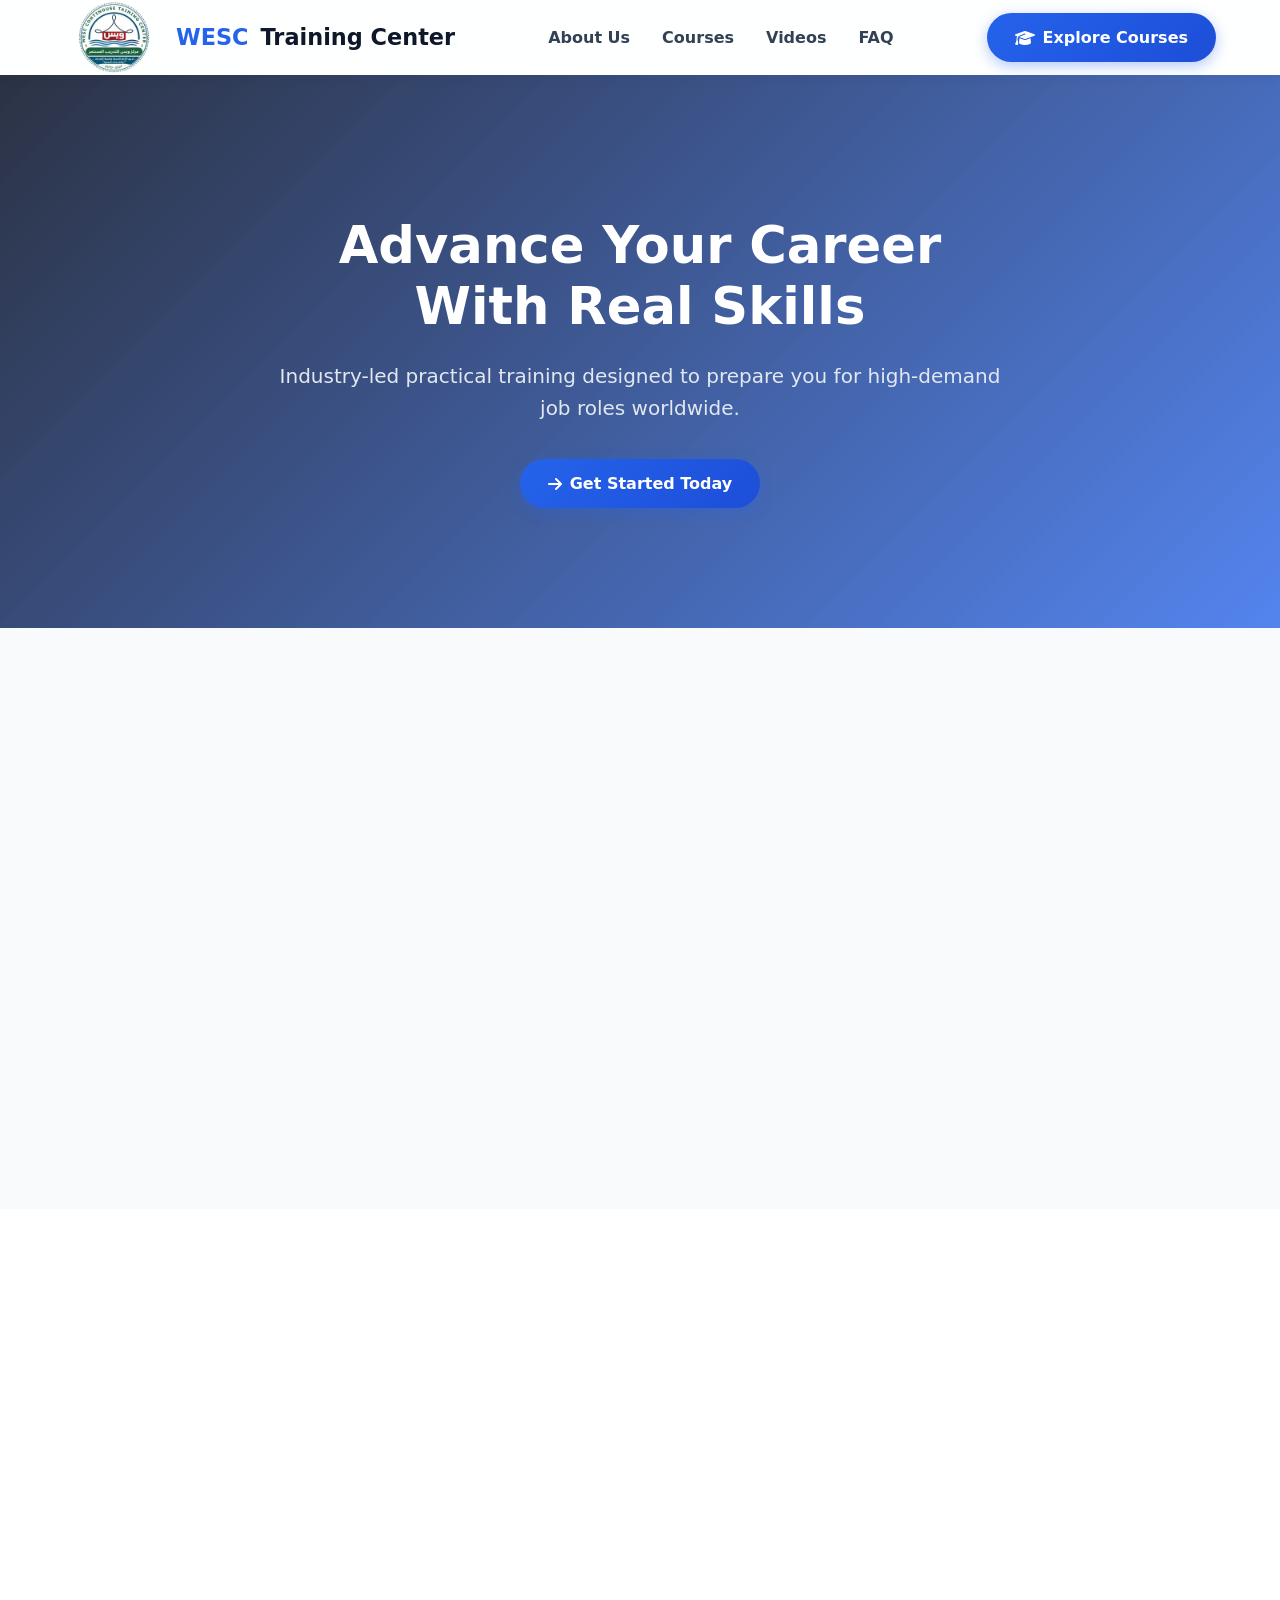
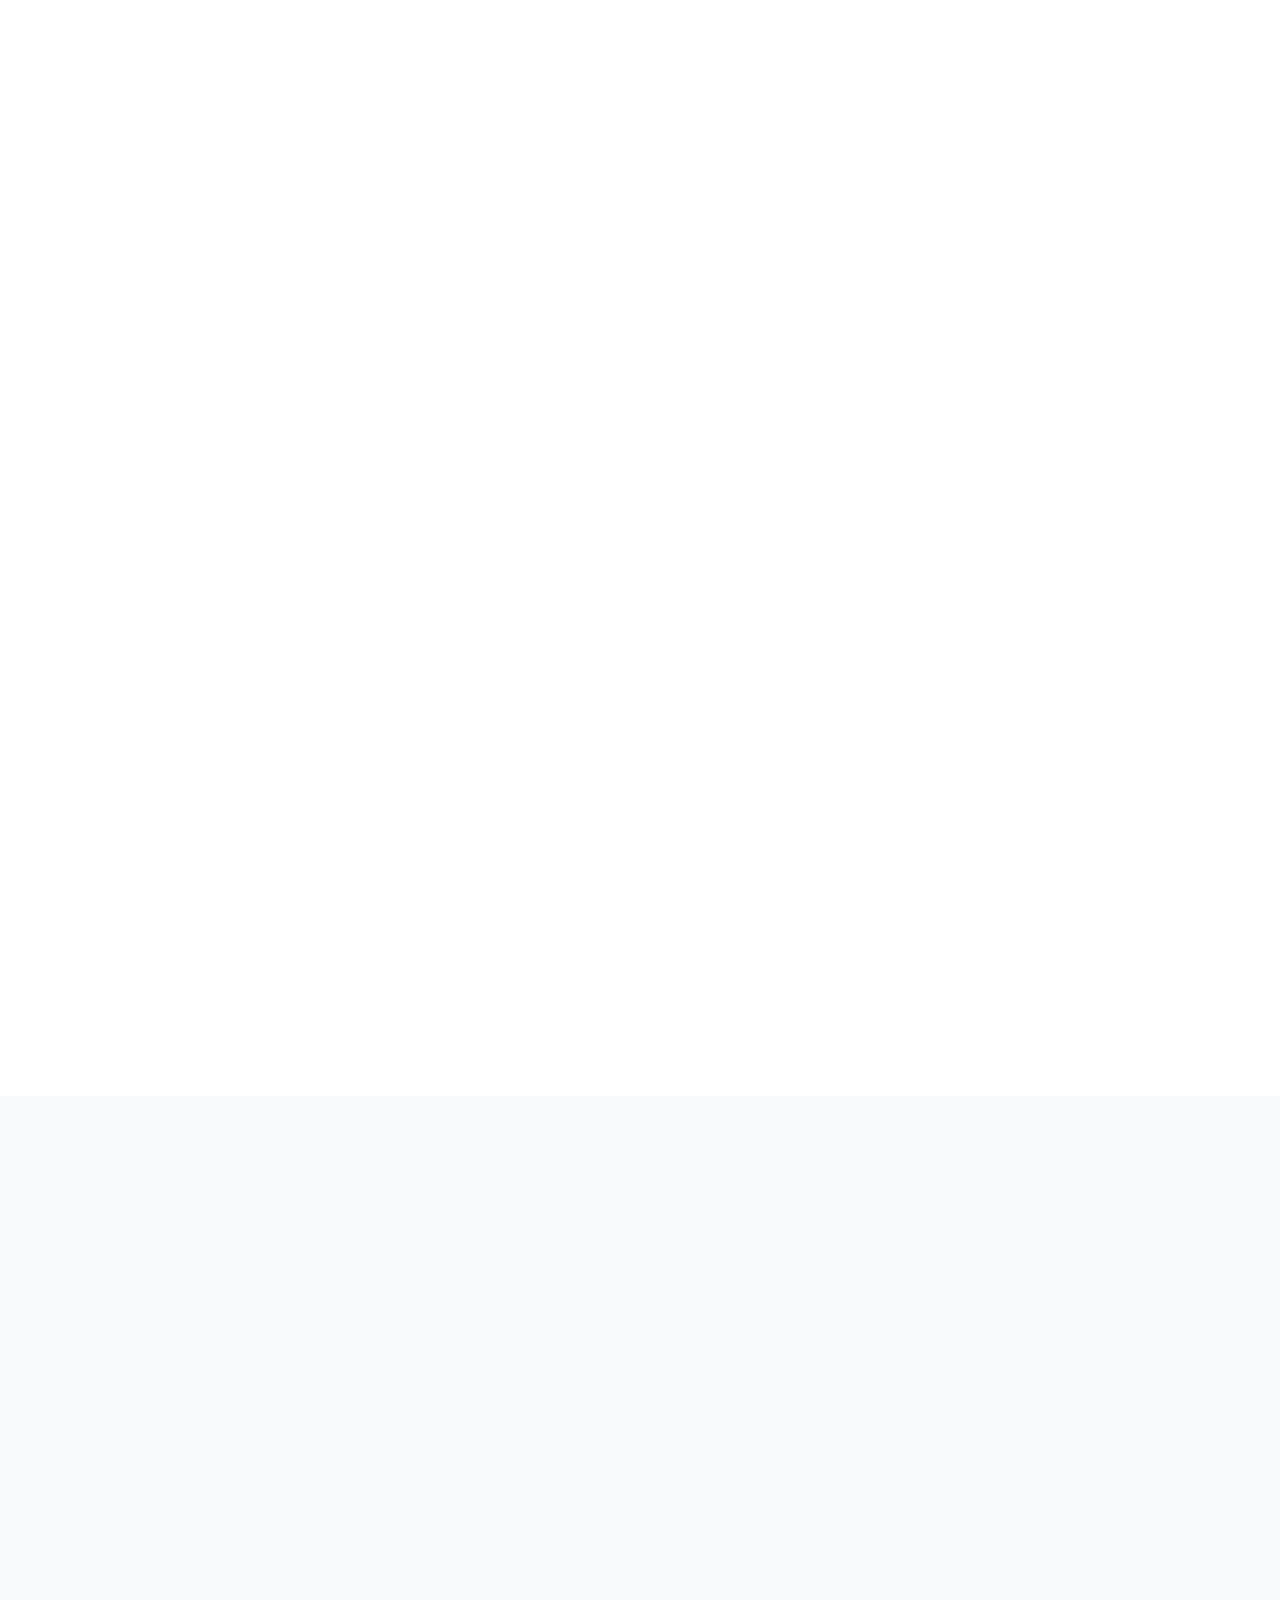
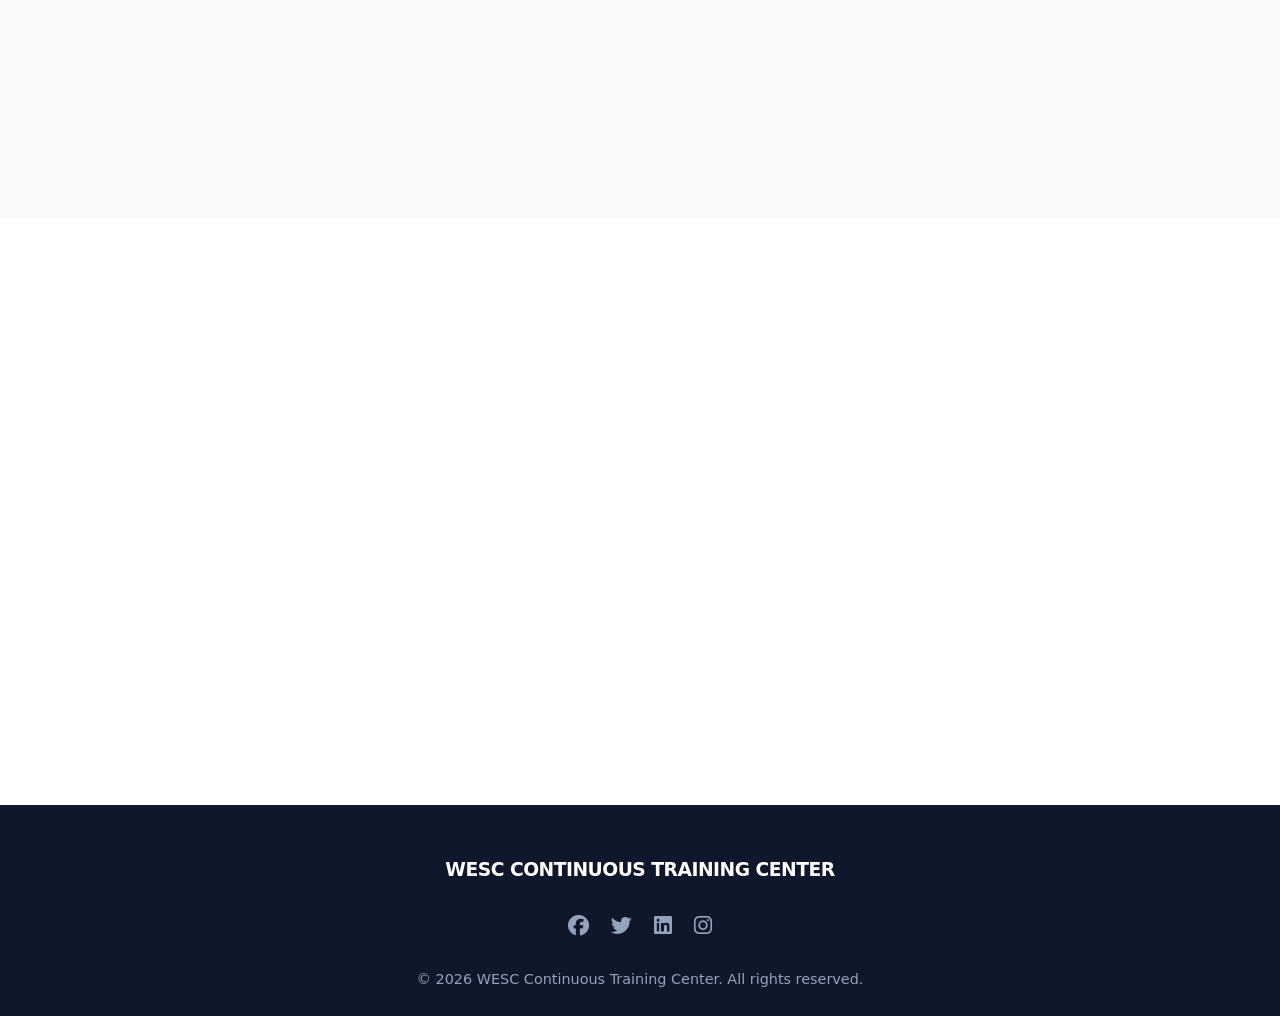
==== index.html @ 60640977 "Updated website content" ====
<!DOCTYPE html>
<html lang="en">
<head>
  <meta charset="UTF-8">
  <meta name="viewport" content="width=device-width, initial-scale=1.0">
  <title>WESC Continuous Training Center</title>

  <!-- Supabase CDN -->
  <script src="https://cdn.jsdelivr.net/npm/@supabase/supabase-js@2"></script>

  <!-- FontAwesome Icons CDN -->
  <link rel="stylesheet" href="https://cdnjs.cloudflare.com/ajax/libs/font-awesome/6.4.0/css/all.min.css">

  <style>
    /* --- CSS VARIABLES & RESET --- */
    :root {
      --primary: #2563eb;
      --primary-hover: #1d4ed8;
      --secondary: #0f172a;
      --accent: #f59e0b;
      --bg-light: #f8fafc;
      --card-bg: #ffffff;
      --text: #334155;
      --text-light: #64748b;
      --border: #e2e8f0;
      --radius: 16px;
      --transition: all 0.35s cubic-bezier(0.4, 0, 0.2, 1);
      --shadow-sm: 0 4px 6px -1px rgba(0, 0, 0, 0.05), 0 2px 4px -1px rgba(0, 0, 0, 0.03);
      --shadow-lg: 0 20px 25px -5px rgba(0, 0, 0, 0.1), 0 10px 10px -5px rgba(0, 0, 0, 0.04);
    }

    * {
      box-sizing: border-box;
      margin: 0;
      padding: 0;
      font-family: 'Segoe UI', system-ui, -apple-system, BlinkMacSystemFont, sans-serif;
    }

    html {
      scroll-behavior: smooth;
    }

    body {
      background-color: var(--bg-light);
      color: var(--text);
      line-height: 1.6;
      overflow-x: hidden;
    }

    /* --- REUSABLE COMPONENTS --- */
    .container {
      width: 90%;
      max-width: 1200px;
      margin: 0 auto;
    }

    .section-padding {
      padding: 90px 0;
    }

    .section-title {
      text-align: center;
      margin-bottom: 55px;
    }

    .section-title h2 {
      font-size: 2.3rem;
      color: var(--secondary);
      margin-bottom: 12px;
      font-weight: 700;
      letter-spacing: -0.5px;
    }

    .section-title p {
      color: var(--text-light);
      font-size: 1.1rem;
    }

    .btn {
      display: inline-flex;
      align-items: center;
      justify-content: center;
      gap: 8px;
      background: linear-gradient(135deg, var(--primary), var(--primary-hover));
      color: #fff;
      padding: 12px 28px;
      border-radius: 30px;
      text-decoration: none;
      font-weight: 600;
      border: none;
      cursor: pointer;
      box-shadow: 0 4px 14px rgba(37, 99, 235, 0.35);
      transition: var(--transition);
    }

    .btn:hover {
      transform: translateY(-3px) scale(1.02);
      box-shadow: 0 8px 20px rgba(37, 99, 235, 0.45);
    }

    .btn:active {
      transform: translateY(-1px);
    }

    /* --- ENTRANCE ANIMATIONS (SCROLL REVEAL) --- */
    .fade-in {
      opacity: 0;
      transform: translateY(30px);
      transition: opacity 0.7s ease-out, transform 0.7s ease-out;
    }

    .fade-in.visible {
      opacity: 1;
      transform: translateY(0);
    }

    /* --- NAVIGATION (GLASSMORPHISM) --- */
    header {
      background: rgba(255, 255, 255, 0.85);
      backdrop-filter: blur(12px);
      -webkit-backdrop-filter: blur(12px);
      box-shadow: 0 1px 15px rgba(0, 0, 0, 0.05);
      position: sticky;
      top: 0;
      z-index: 1000;
      transition: var(--transition);
    }

    nav {
      display: flex;
      justify-content: space-between;
      align-items: center;
      height: 75px;
    }

    /* LOGO AREA */
    .logo {
      display: flex;
      align-items: center;
      gap: 12px;
      font-size: 1.4rem;
      font-weight: 800;
      color: var(--secondary);
      text-decoration: none;
    }

    .logo-img {
      height: 100px;
      width: auto;
      object-fit: contain;
      border-radius: 50px;
      transition: var(--transition);
    }

    .logo:hover .logo-img {
      transform: rotate(-5deg) scale(1.05);
    }

    .logo span { color: var(--primary); }

    .nav-links {
      display: flex;
      list-style: none;
      gap: 32px;
    }

    .nav-links a {
      text-decoration: none;
      color: var(--text);
      font-weight: 600;
      position: relative;
      padding: 5px 0;
      transition: var(--transition);
    }

    .nav-links a::after {
      content: '';
      position: absolute;
      bottom: 0;
      left: 0;
      width: 0%;
      height: 2px;
      background: var(--primary);
      border-radius: 2px;
      transition: var(--transition);
    }

    .nav-links a:hover { color: var(--primary); }
    .nav-links a:hover::after { width: 100%; }

    /* --- HERO SECTION --- */
    .hero {
      position: relative;
      background: linear-gradient(135deg, rgba(15, 23, 42, 0.88), rgba(37, 99, 235, 0.78)), 
                  url('https://images.unsplash.com/photo-1524178232363-1fb2b075b655?auto=format&fit=crop&w=1600&q=80') center/cover;
      color: #fff;
      padding: 140px 0 120px;
      text-align: center;
      overflow: hidden;
    }

    .hero-content {
      position: relative;
      z-index: 2;
      max-width: 750px;
      margin: 0 auto;
    }

    .hero h1 {
      font-size: 3.2rem;
      margin-bottom: 22px;
      font-weight: 800;
      line-height: 1.2;
      animation: fadeInUp 0.8s ease-out;
    }

    .hero p {
      font-size: 1.25rem;
      margin: 0 auto 35px;
      color: #e2e8f0;
      animation: fadeInUp 1s ease-out;
    }

    @keyframes fadeInUp {
      from { opacity: 0; transform: translateY(20px); }
      to { opacity: 1; transform: translateY(0); }
    }

    /* --- ABOUT SECTION --- */
    .about-grid {
      display: grid;
      grid-template-columns: repeat(auto-fit, minmax(320px, 1fr));
      gap: 50px;
      align-items: center;
    }

    .about-img-wrapper {
      position: relative;
    }

    .about-img img {
      width: 100%;
      border-radius: var(--radius);
      box-shadow: var(--shadow-lg);
      transition: var(--transition);
    }

    .about-img img:hover {
      transform: scale(1.02);
    }

    .stats-container {
      display: grid;
      grid-template-columns: repeat(3, 1fr);
      gap: 20px;
      margin-top: 35px;
    }

    .stat-box {
      background: var(--card-bg);
      padding: 24px 15px;
      border-radius: var(--radius);
      text-align: center;
      box-shadow: var(--shadow-sm);
      border: 1px solid var(--border);
      transition: var(--transition);
    }

    .stat-box:hover {
      transform: translateY(-5px);
      box-shadow: var(--shadow-lg);
      border-color: var(--primary);
    }

    .stat-box h3 {
      font-size: 2rem;
      color: var(--primary);
      font-weight: 800;
    }

    .stat-box p {
      color: var(--text-light);
      font-weight: 500;
      font-size: 0.95rem;
    }

    /* --- COURSES SECTION & FILTER --- */
    .filter-buttons {
      display: flex;
      justify-content: center;
      gap: 12px;
      margin-bottom: 45px;
      flex-wrap: wrap;
    }

    .filter-btn {
      background: #ffffff;
      color: var(--text-light);
      border: 1px solid var(--border);
      padding: 10px 24px;
      border-radius: 25px;
      cursor: pointer;
      font-weight: 600;
      transition: var(--transition);
      box-shadow: var(--shadow-sm);
    }

    .filter-btn.active, .filter-btn:hover {
      background: var(--primary);
      color: #fff;
      border-color: var(--primary);
      transform: translateY(-2px);
      box-shadow: 0 6px 15px rgba(37, 99, 235, 0.3);
    }

    .courses-grid {
      display: grid;
      grid-template-columns: repeat(auto-fit, minmax(300px, 1fr));
      gap: 32px;
    }

    .course-card {
      background: var(--card-bg);
      border-radius: var(--radius);
      overflow: hidden;
      box-shadow: var(--shadow-sm);
      border: 1px solid var(--border);
      transition: var(--transition);
      display: flex;
      flex-direction: column;
    }

    .course-card:hover {
      transform: translateY(-8px);
      box-shadow: var(--shadow-lg);
      border-color: rgba(37, 99, 235, 0.3);
    }

    .course-img-wrapper {
      position: relative;
      overflow: hidden;
      height: 200px;
    }

    .course-card img {
      width: 100%;
      height: 100%;
      object-fit: cover;
      transition: var(--transition);
    }

    .course-card:hover img {
      transform: scale(1.08);
    }

    .course-content {
      padding: 28px;
      display: flex;
      flex-direction: column;
      flex-grow: 1;
    }

    .badge {
      align-self: flex-start;
      background: #dbeafe;
      color: var(--primary);
      padding: 5px 14px;
      border-radius: 20px;
      font-size: 0.8rem;
      font-weight: 700;
      letter-spacing: 0.3px;
      margin-bottom: 14px;
    }

    .course-content h3 { font-size: 1.35rem; margin-bottom: 10px; color: var(--secondary); font-weight: 700; }
    .course-content p { color: var(--text-light); font-size: 0.95rem; margin-bottom: 24px; flex-grow: 1; }

    .course-footer {
      display: flex;
      justify-content: space-between;
      align-items: center;
      padding-top: 18px;
      border-top: 1px solid var(--border);
    }

    /* --- VIDEOS SECTION --- */
    .video-grid {
      display: grid;
      grid-template-columns: repeat(auto-fit, minmax(320px, 1fr));
      gap: 32px;
    }

    .video-card {
      background: var(--card-bg);
      border-radius: var(--radius);
      overflow: hidden;
      box-shadow: var(--shadow-sm);
      border: 1px solid var(--border);
      transition: var(--transition);
    }

    .video-card:hover {
      transform: translateY(-5px);
      box-shadow: var(--shadow-lg);
    }

    .video-wrapper {
      position: relative;
      padding-bottom: 56.25%;
      height: 0;
    }

    .video-wrapper iframe {
      position: absolute;
      top: 0;
      left: 0;
      width: 100%;
      height: 100%;
      border: 0;
    }

    .video-info { padding: 22px; }
    .video-info h3 { font-size: 1.15rem; color: var(--secondary); font-weight: 700; }

    /* --- FAQ ACCORDION --- */
    .faq-container {
      max-width: 800px;
      margin: 0 auto;
    }

    .faq-item {
      background: var(--card-bg);
      margin-bottom: 18px;
      border-radius: var(--radius);
      border: 1px solid var(--border);
      overflow: hidden;
      box-shadow: var(--shadow-sm);
      transition: var(--transition);
    }

    .faq-item:hover {
      border-color: rgba(37, 99, 235, 0.4);
    }

    .faq-question {
      padding: 22px 25px;
      width: 100%;
      text-align: left;
      background: none;
      border: none;
      font-size: 1.1rem;
      font-weight: 700;
      color: var(--secondary);
      display: flex;
      justify-content: space-between;
      align-items: center;
      cursor: pointer;
    }

    .faq-question i {
      transition: transform 0.3s ease;
      color: var(--primary);
    }

    .faq-answer {
      max-height: 0;
      overflow: hidden;
      transition: max-height 0.35s ease, padding 0.35s ease;
      padding: 0 25px;
      color: var(--text-light);
    }

    .faq-item.active .faq-question i {
      transform: rotate(180deg);
    }

    .faq-item.active .faq-answer {
      padding-bottom: 22px;
    }

    /* --- MODAL (APPLY NOW ENHANCED) --- */
    .modal-overlay {
      position: fixed;
      top: 0;
      left: 0;
      width: 100%;
      height: 100%;
      background: rgba(15, 23, 42, 0.65);
      backdrop-filter: blur(6px);
      display: flex;
      justify-content: center;
      align-items: center;
      z-index: 2000;
      opacity: 0;
      pointer-events: none;
      transition: opacity 0.3s ease;
    }

    .modal-overlay.active {
      opacity: 1;
      pointer-events: all;
    }

    .modal {
      background: #fff;
      padding: 40px;
      border-radius: 20px;
      width: 90%;
      max-width: 480px;
      position: relative;
      box-shadow: 0 25px 50px -12px rgba(0, 0, 0, 0.25);
      transform: scale(0.9);
      transition: transform 0.3s cubic-bezier(0.34, 1.56, 0.64, 1);
    }

    .modal-overlay.active .modal {
      transform: scale(1);
    }

    .close-modal {
      position: absolute;
      top: 20px;
      right: 22px;
      font-size: 1.5rem;
      cursor: pointer;
      color: var(--text-light);
      transition: var(--transition);
    }

    .close-modal:hover { color: var(--secondary); }

    .form-group {
      margin-bottom: 20px;
    }

    .form-group label {
      display: block;
      margin-bottom: 8px;
      font-weight: 600;
      font-size: 0.95rem;
    }

    .form-group input {
      width: 100%;
      padding: 12px 16px;
      border: 1px solid var(--border);
      border-radius: 10px;
      outline: none;
      transition: var(--transition);
    }

    .form-group input:focus {
      border-color: var(--primary);
      box-shadow: 0 0 0 4px rgba(37, 99, 235, 0.15);
    }

    /* --- FOOTER --- */
    footer {
      background: var(--secondary);
      color: #fff;
      padding: 50px 0 25px;
      text-align: center;
    }

    .footer-links {
      display: flex;
      justify-content: center;
      gap: 22px;
      margin: 25px 0;
    }

    .footer-links a {
      color: #94a3b8;
      font-size: 1.3rem;
      transition: var(--transition);
      display: inline-block;
    }

    .footer-links a:hover {
      color: #fff;
      transform: translateY(-3px);
    }

    /* --- RESPONSIVE DESIGN --- */
    @media (max-width: 768px) {
      .nav-links { display: none; }
      .hero h1 { font-size: 2.3rem; }
      .stats-container { grid-template-columns: 1fr; }
    }
    /* --- TOAST NOTIFICATIONS --- */
    .toast-container {
      position: fixed;
      top: 24px;
      right: 24px;
      z-index: 2000;
      display: grid;
      gap: 12px;
      width: min(380px, calc(100% - 32px));
    }

    .toast {
      display: flex;
      align-items: flex-start;
      gap: 12px;
      padding: 16px 18px;
      color: #fff;
      background: var(--secondary);
      border-left: 4px solid var(--primary);
      border-radius: 12px;
      box-shadow: var(--shadow-lg);
      opacity: 0;
      transform: translateX(30px);
      animation: toastIn 0.35s ease forwards;
    }

    .toast.error { border-left-color: #ef4444; }
    .toast i { color: #60a5fa; margin-top: 3px; }
    .toast.error i { color: #f87171; }
    .toast p { flex: 1; }
    .toast-close {
      border: 0;
      background: transparent;
      color: #cbd5e1;
      cursor: pointer;
      font-size: 1.1rem;
    }

    .toast.removing { animation: toastOut 0.3s ease forwards; }

    @keyframes toastIn { to { opacity: 1; transform: translateX(0); } }
    @keyframes toastOut { to { opacity: 0; transform: translateX(30px); } }

  </style>
</head>
<body>

  <!-- NAVIGATION -->
  <header>
    <div class="container">
      <nav>
        <a href="#" class="logo">
          <!-- Insert your logo image path here -->
          <img src="1767777850360.png" alt="WESC Logo" class="logo-img">
          <span>WESC </span>Training Center 
        </a>
        <ul class="nav-links">
          <li><a href="#about">About Us</a></li>
          <li><a href="#courses">Courses</a></li>
          <li><a href="#videos">Videos</a></li>
          <li><a href="#faq">FAQ</a></li>
        </ul>
        <a href="#courses" class="btn"><i class="fas fa-graduation-cap"></i> Explore Courses</a>
      </nav>
    </div>
  </header>

  <!-- HERO SECTION -->
  <section class="hero">
    <div class="container">
      <div class="hero-content">
        <h1>Advance Your Career With Real Skills</h1>
        <p>Industry-led practical training designed to prepare you for high-demand job roles worldwide.</p>
        <a href="#courses" class="btn"><i class="fas fa-arrow-right"></i> Get Started Today</a>
      </div>
    </div>
  </section>

  <!-- ABOUT SECTION -->
  <section id="about" class="section-padding">
    <div class="container">
      <div class="about-grid fade-in">
        <div class="about-text">
          <h2 style="font-size: 2.1rem; color: var(--secondary); margin-bottom: 18px; font-weight: 700;">Why Choose Our Academy?</h2>
          <p style="margin-bottom: 15px;">We provide high-impact, practical training tailored to real-world demands. Our hands-on approach ensures every student masters actionable technical and professional competencies.</p>
          <p>Whether you're starting from scratch or looking to sharpen advanced skills, our structured pathways guide you every step of the way.</p>
          
          <div class="stats-container">
            <div class="stat-box">
              <h3>95%</h3>
              <p>Hire Rate</p>
            </div>
            <div class="stat-box">
              <h3>50+</h3>
              <p>Courses</p>
            </div>
            <div class="stat-box">
              <h3>10k+</h3>
              <p>Graduates</p>
            </div>
          </div>
        </div>
        <div class="about-img-wrapper">
          <div class="about-img">
            <img src="https://images.unsplash.com/photo-1531482615713-2afd69097998?auto=format&fit=crop&w=800&q=80" alt="Training Session">
          </div>
        </div>
      </div>
    </div>
  </section>

  <!-- COURSES AVAILABLE SECTION -->
  <section id="courses" class="section-padding" style="background-color: #fff;">
    <div class="container">
      <div class="section-title fade-in">
        <h2>Available Courses</h2>
        <p>Choose from our specialized career pathways</p>
      </div>

      <!-- Category Filter -->
      <div class="filter-buttons fade-in">
        <button class="filter-btn active" data-filter="all">All Courses</button>
        <button class="filter-btn" data-filter="tech">Tech & Data</button>
        <button class="filter-btn" data-filter="business">Business</button>
        <button class="filter-btn" data-filter="design">Design</button>
      </div>

      <div class="courses-grid">
        <!-- Course 1 -->
        <div class="course-card fade-in" data-category="tech">
          <div class="course-img-wrapper">
            <img src="https://images.unsplash.com/photo-1526374965328-7f61d4dc18c5?auto=format&fit=crop&w=600&q=80" alt="Course Image">
          </div>
          <div class="course-content">
            <span class="badge">Tech & Data</span>
            <h3>Cybersecurity Essentials</h3>
            <p>Master network security, ethical hacking, and vulnerability monitoring fundamentals in active hands-on labs.</p>
            <div class="course-footer">
              <span style="font-weight: 700; color: var(--primary);">8 Weeks</span>
              <button class="btn open-modal-btn" data-course="Cybersecurity Essentials">Apply Now</button>
            </div>
          </div>
        </div>

        <!-- Course 2 -->
        <div class="course-card fade-in" data-category="tech">
          <div class="course-img-wrapper">
            <img src="https://images.unsplash.com/photo-1551288049-bebda4e38f71?auto=format&fit=crop&w=600&q=80" alt="Course Image">
          </div>
          <div class="course-content">
            <span class="badge">Tech & Data</span>
            <h3>Data Analytics Bootcamp</h3>
            <p>Learn Python, SQL, and Pandas to transform complex raw datasets into actionable insights.</p>
            <div class="course-footer">
              <span style="font-weight: 700; color: var(--primary);">12 Weeks</span>
              <button class="btn open-modal-btn" data-course="Data Analytics Bootcamp">Apply Now</button>
            </div>
          </div>
        </div>

        <!-- Course 3 -->
        <div class="course-card fade-in" data-category="business">
          <div class="course-img-wrapper">
            <img src="https://images.unsplash.com/photo-1460925895917-afdab827c52f?auto=format&fit=crop&w=600&q=80" alt="Course Image">
          </div>
          <div class="course-content">
            <span class="badge">Business</span>
            <h3>Digital Marketing Strategy</h3>
            <p>Develop high-converting campaign strategies across SEO, social channels, and performance advertising metrics.</p>
            <div class="course-footer">
              <span style="font-weight: 700; color: var(--primary);">6 Weeks</span>
              <button class="btn open-modal-btn" data-course="Digital Marketing Strategy">Apply Now</button>
            </div>
          </div>
        </div>

        <!-- Course 4 -->
        <div class="course-card fade-in" data-category="design">
          <div class="course-img-wrapper">
            <img src="https://images.unsplash.com/photo-1581291518633-83b4ebd1d83e?auto=format&fit=crop&w=600&q=80" alt="Course Image">
          </div>
          <div class="course-content">
            <span class="badge">Design</span>
            <h3>UI/UX Product Design</h3>
            <p>Build intuitive user interfaces and modern wireframes utilizing Figma and user-centric testing workflows.</p>
            <div class="course-footer">
              <span style="font-weight: 700; color: var(--primary);">10 Weeks</span>
              <button class="btn open-modal-btn" data-course="UI/UX Product Design">Apply Now</button>
            </div>
          </div>
        </div>
      </div>
    </div>
  </section>

  <!-- VIDEOS SECTION -->
  <section id="videos" class="section-padding">
    <div class="container">
      <div class="section-title fade-in">
        <h2>Campus & Workshop Videos</h2>
        <p>Take a peek inside our interactive practical sessions</p>
      </div>
      <div class="video-grid">
        <div class="video-card fade-in">
          <div class="video-wrapper">
            <iframe src="https://www.youtube.com/embed/gT_f22j652U" allowfullscreen></iframe>
          </div>
          <div class="video-info">
            <h3>Student Experience & Lab Work</h3>
          </div>
        </div>

        <div class="video-card fade-in">
          <div class="video-wrapper">
            <iframe src="https://www.youtube.com/embed/LFAA2A9y6E4" allowfullscreen></iframe>
          </div>
          <div class="video-info">
            <h3>Course Overview & Methodology</h3>
          </div>
        </div>
      </div>
    </div>
  </section>

  <!-- FAQ SECTION -->
  <section id="faq" class="section-padding" style="background-color: #fff;">
    <div class="container">
      <div class="section-title fade-in">
        <h2>Frequently Asked Questions</h2>
        <p>Everything you need to know about enrollment</p>
      </div>
      <div class="faq-container fade-in">
        <div class="faq-item">
          <button class="faq-question">Are these classes live or recorded? <i class="fas fa-chevron-down"></i></button>
          <div class="faq-answer">
            <p>We offer both options! We have instructor-led live physical/online workshops as well as self-paced modules.</p>
          </div>
        </div>
        <div class="faq-item">
          <button class="faq-question">Will I get a certificate upon completion? <i class="fas fa-chevron-down"></i></button>
          <div class="faq-answer">
            <p>Yes, all graduates receive an industry-recognized accredited certificate after finishing coursework and practical projects.</p>
          </div>
        </div>
        <div class="faq-item">
          <button class="faq-question">What prerequisites are required? <i class="fas fa-chevron-down"></i></button>
          <div class="faq-answer">
            <p>Most of our introductory programs require no prior experience. Advanced certifications require basic knowledge of the topic.</p>
          </div>
        </div>
      </div>
    </div>
  </section>

  <!-- APPLY NOW MODAL -->
  <div class="modal-overlay" id="applyModal">
    <div class="modal">
      <span class="close-modal">&times;</span>
      <h2 style="margin-bottom: 8px; color: var(--secondary); font-weight: 700;">Course Registration</h2>
      <p style="color: var(--text-light); margin-bottom: 22px;">Complete the form below to secure your spot.</p>
      <form id="applicationForm">
        <div class="form-group">
          <label>Selected Course</label>
          <input type="text" id="selectedCourseInput" readonly style="background-color: #f1f5f9; cursor: not-allowed;">
        </div>
        <div class="form-group">
          <label>Full Name</label>
          <input type="text" required placeholder="John Doe">
        </div>
        <div class="form-group">
          <label>Email Address</label>
          <input type="email" required placeholder="john@example.com">
        </div>
        <div class="form-group">
          <label>Phone Number</label>
          <input type="tel" required placeholder="+1 234 567 890">
        </div>
        <button type="submit" class="btn" style="width: 100%; border-radius: 10px;"><i class="fas fa-paper-plane"></i> Submit Application</button>
      </form>
    </div>
  </div>

  <div class="toast-container" id="toastContainer" aria-live="polite" aria-atomic="true"></div>

  <!-- FOOTER -->
  <footer>
    <div class="container">
      <h3 style="font-weight: 800; letter-spacing: -0.5px;">WESC CONTINUOUS TRAINING CENTER</h3>
      <div class="footer-links">
        <a href="#"><i class="fab fa-facebook"></i></a>
        <a href="#"><i class="fab fa-twitter"></i></a>
        <a href="#"><i class="fab fa-linkedin"></i></a>
        <a href="#"><i class="fab fa-instagram"></i></a>
      </div>
      <p style="color: #94a3b8; font-size: 0.9rem;">&copy; 2026 WESC Continuous Training Center. All rights reserved.</p>
    </div>
  </footer>

  <!-- INTERACTIVE JAVASCRIPT -->
  <script>
    // 1. Supabase Initialization (Keep your exact keys)
    const SUPABASE_URL = 'https://jopkvmozlubszpddkobj.supabase.co';
    const SUPABASE_ANON_KEY = 'eyJhbGciOiJIUzI1NiIsInR5cCI6IkpXVCJ9.eyJpc3MiOiJzdXBhYmFzZSIsInJlZiI6ImpvcGt2bW96bHVic3pwZGRrb2JqIiwicm9sZSI6ImFub24iLCJpYXQiOjE3ODc3OTU2MzIsImV4cCI6MjEwMzM3MTYzMn0.mzDjqkTRzDS0jwT5v-IR6Okt4PsHc33Ua4xu-grgTVU';
    const supabaseClient = supabase.createClient(SUPABASE_URL, SUPABASE_ANON_KEY);

    // 2. Scroll Reveal Animations (Intersection Observer)
    const observerOptions = { threshold: 0.15 };
    const observer = new IntersectionObserver((entries) => {
      entries.forEach(entry => {
        if (entry.isIntersecting) {
          entry.target.classList.add('visible');
        }
      });
    }, observerOptions);

    document.querySelectorAll('.fade-in').forEach(el => observer.observe(el));

    // 3. Course Filtering Logic
    const filterButtons = document.querySelectorAll('.filter-btn');
    const courseCards = document.querySelectorAll('.course-card');

    filterButtons.forEach(button => {
      button.addEventListener('click', () => {
        filterButtons.forEach(btn => btn.classList.remove('active'));
        button.classList.add('active');

        const filterValue = button.getAttribute('data-filter');

        courseCards.forEach(card => {
          if (filterValue === 'all' || card.getAttribute('data-category') === filterValue) {
            card.style.display = 'flex';
          } else {
            card.style.display = 'none';
          }
        });
      });
    });

    // 4. Apply Now Modal Logic
    const modal = document.getElementById('applyModal');
    const openModalBtns = document.querySelectorAll('.open-modal-btn');
    const closeModal = document.querySelector('.close-modal');
    const courseInput = document.getElementById('selectedCourseInput');

    openModalBtns.forEach(button => {
      button.addEventListener('click', () => {
        const courseName = button.getAttribute('data-course');
        courseInput.value = courseName;
        modal.classList.add('active');
      });
    });

    closeModal.addEventListener('click', () => {
      modal.classList.remove('active');
    });

    window.addEventListener('click', (e) => {
      if (e.target === modal) {
        modal.classList.remove('active');
      }
    });

    // 5. Form Submission Handler (Supabase)
    const applicationForm = document.getElementById('applicationForm');
    const toastContainer = document.getElementById('toastContainer');

    function showToast(message, type = 'success') {
      const toast = document.createElement('div');
      toast.className = `toast ${type === 'error' ? 'error' : ''}`;
      toast.setAttribute('role', type === 'error' ? 'alert' : 'status');
      toast.innerHTML = `
        <i class="fas ${type === 'error' ? 'fa-circle-exclamation' : 'fa-circle-check'}"></i>
        <p>${message}</p>
        <button class="toast-close" aria-label="Close notification">&times;</button>`;

      const removeToast = () => {
        toast.classList.add('removing');
        toast.addEventListener('animationend', () => toast.remove(), { once: true });
      };
      toast.querySelector('.toast-close').addEventListener('click', removeToast);
      toastContainer.appendChild(toast);
      setTimeout(removeToast, 5000);
    }

    applicationForm.addEventListener('submit', async (e) => {
      e.preventDefault();

      const submitBtn = applicationForm.querySelector('button[type="submit"]');
      submitBtn.disabled = true;
      submitBtn.innerHTML = '<i class="fas fa-spinner fa-spin"></i> Submitting...';

      const courseName = document.getElementById('selectedCourseInput').value;
      const fullName = applicationForm.querySelector('input[placeholder="John Doe"]').value;
      const email = applicationForm.querySelector('input[type="email"]').value;
      const phone = applicationForm.querySelector('input[placeholder="+1 234 567 890"]').value;

      const { data, error } = await supabaseClient
        .from('regestration') 
        .insert([{ 
          name: fullName, 
          email: email, 
          phone: phone, 
          course: courseName 
        }]);

      if (error) {
        showToast('Submission failed: ' + error.message, 'error');
      } else {
        showToast('Thank you! Your application has been registered successfully.');
        applicationForm.reset();
        modal.classList.remove('active');
      }

      submitBtn.disabled = false;
      submitBtn.innerHTML = '<i class="fas fa-paper-plane"></i> Submit Application';
    });

    // 6. FAQ Accordion Logic
    const faqItems = document.querySelectorAll('.faq-item');

    faqItems.forEach(item => {
      const question = item.querySelector('.faq-question');
      question.addEventListener('click', () => {
        const isOpen = item.classList.contains('active');
        
        faqItems.forEach(i => {
          i.classList.remove('active');
          i.querySelector('.faq-answer').style.maxHeight = null;
        });

        if (!isOpen) {
          item.classList.add('active');
          const answer = item.querySelector('.faq-answer');
          answer.style.maxHeight = answer.scrollHeight + "px";
        }
      });
    });
  </script>
</body>
</html>
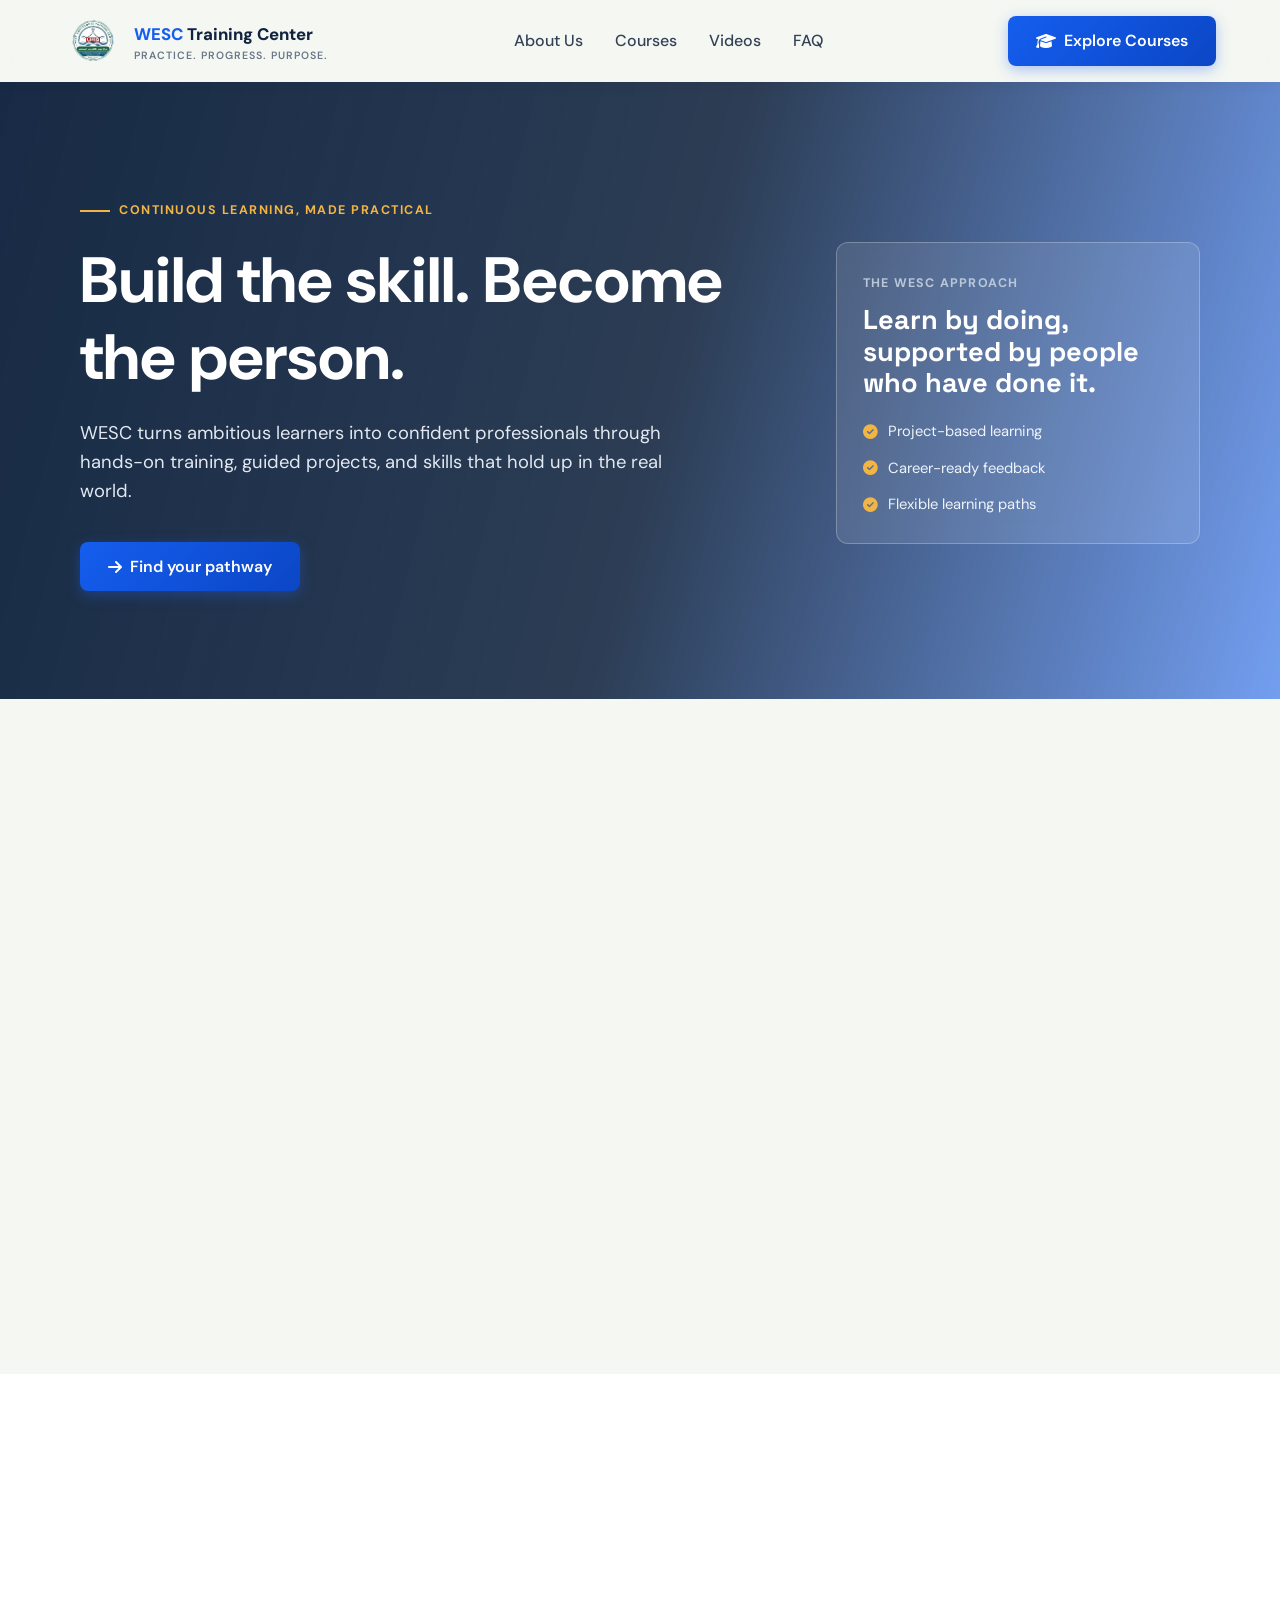
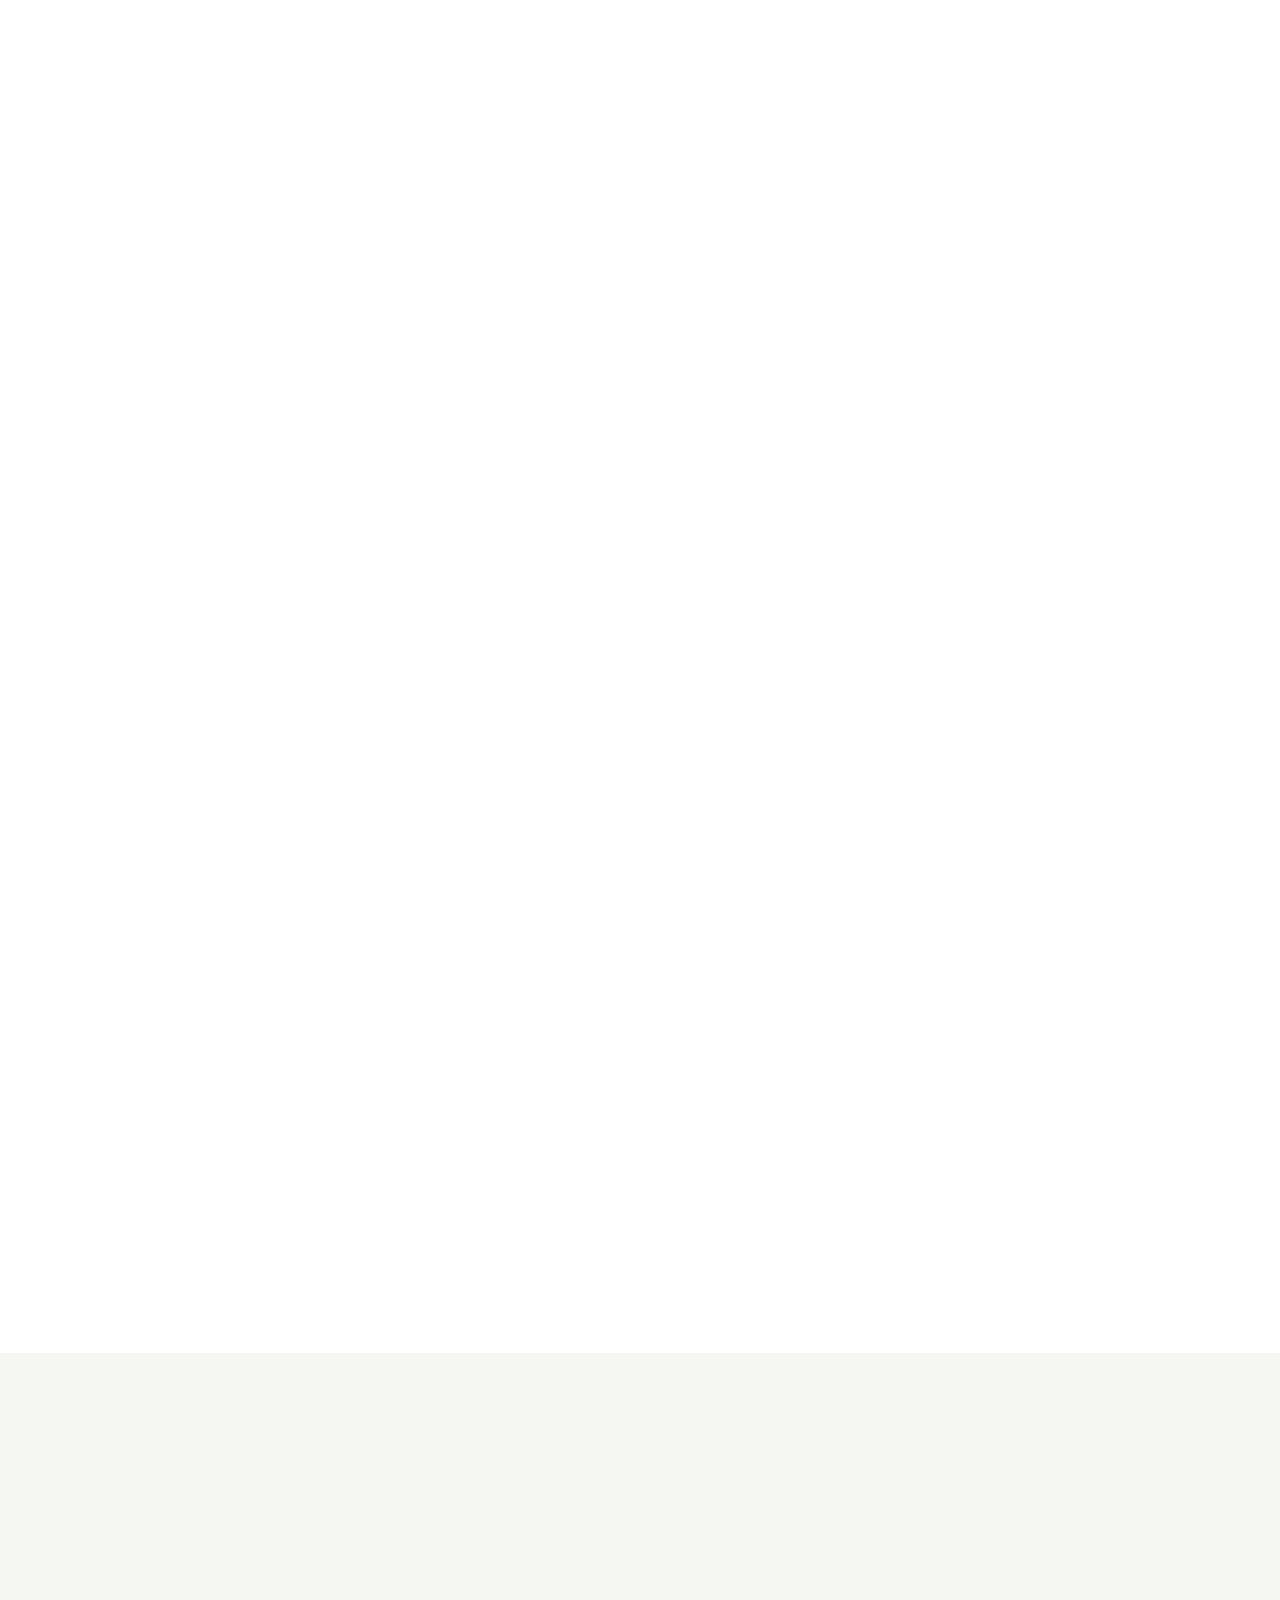
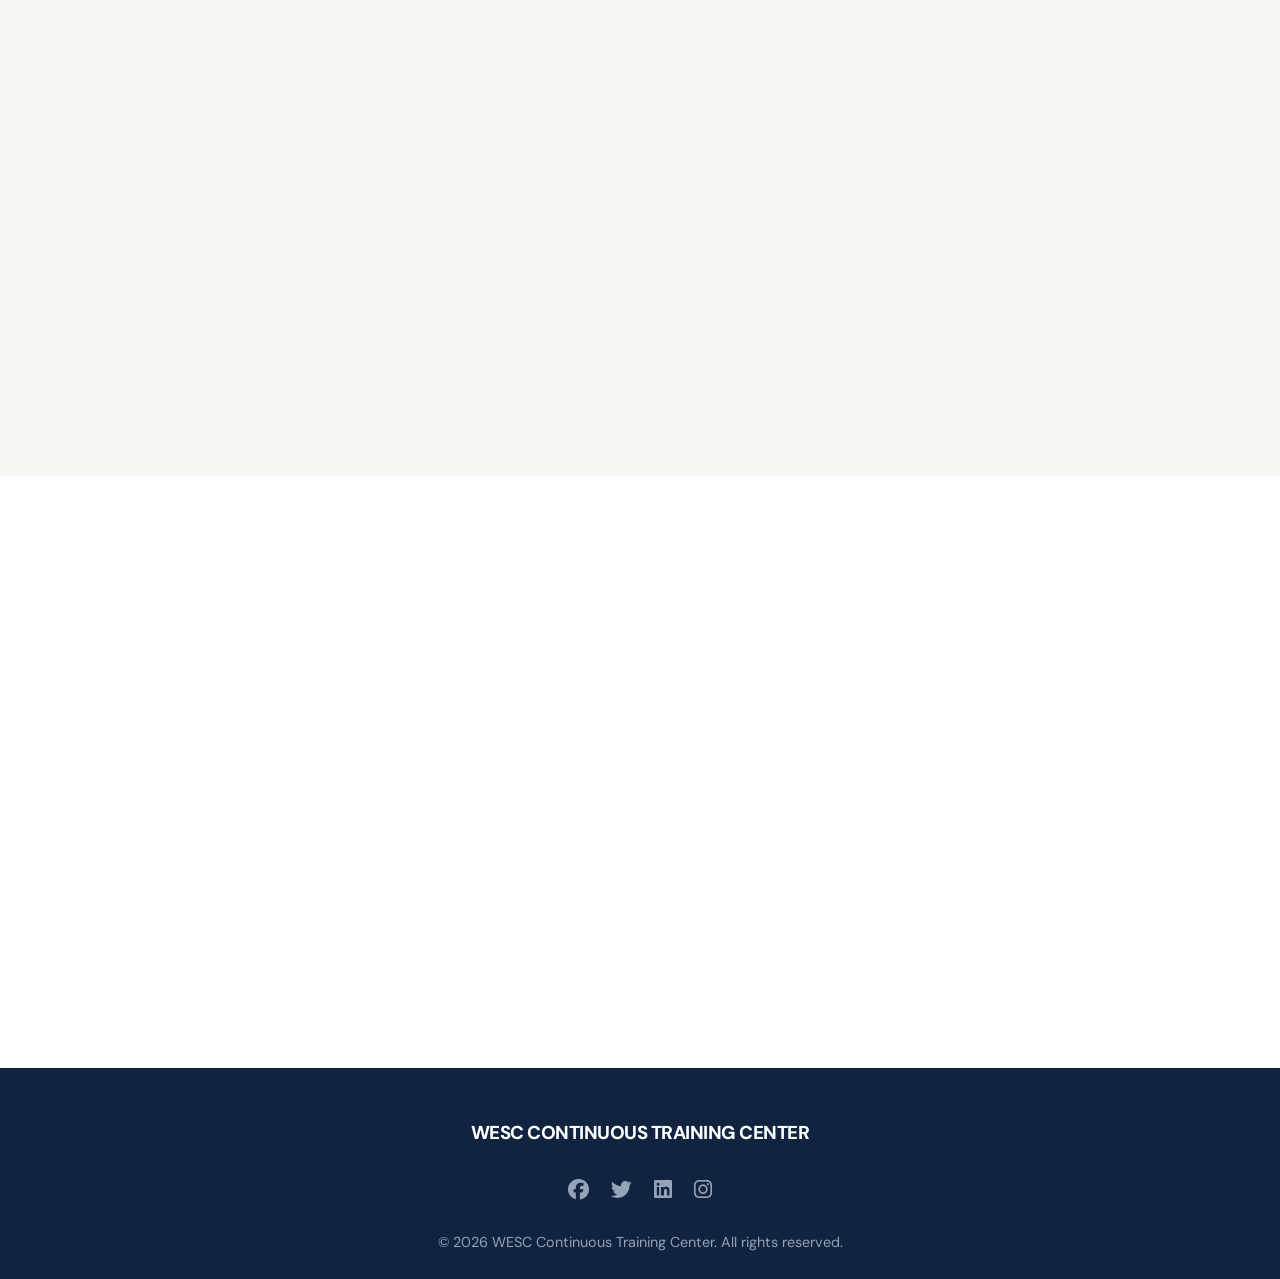
==== commit ef9038ac: "Updated website content" ====
--- a/index.html
+++ b/index.html
@@ -5,6 +5,10 @@
   <meta name="viewport" content="width=device-width, initial-scale=1.0">
   <title>WESC Continuous Training Center</title>
 
+  <link rel="preconnect" href="https://fonts.googleapis.com">
+  <link rel="preconnect" href="https://fonts.gstatic.com" crossorigin>
+  <link href="https://fonts.googleapis.com/css2?family=DM+Sans:wght@400;500;600;700&family=Space+Grotesk:wght@500;600;700&display=swap" rel="stylesheet">
+
   <!-- Supabase CDN -->
   <script src="https://cdn.jsdelivr.net/npm/@supabase/supabase-js@2"></script>
 
@@ -14,16 +18,16 @@
   <style>
     /* --- CSS VARIABLES & RESET --- */
     :root {
-      --primary: #2563eb;
-      --primary-hover: #1d4ed8;
-      --secondary: #0f172a;
-      --accent: #f59e0b;
-      --bg-light: #f8fafc;
+      --primary: #155eef;
+      --primary-hover: #0b46c5;
+      --secondary: #10233f;
+      --accent: #f2b544;
+      --bg-light: #f4f7f2;
       --card-bg: #ffffff;
-      --text: #334155;
-      --text-light: #64748b;
-      --border: #e2e8f0;
-      --radius: 16px;
+      --text: #344256;
+      --text-light: #6b7788;
+      --border: #dce4e0;
+      --radius: 12px;
       --transition: all 0.35s cubic-bezier(0.4, 0, 0.2, 1);
       --shadow-sm: 0 4px 6px -1px rgba(0, 0, 0, 0.05), 0 2px 4px -1px rgba(0, 0, 0, 0.03);
       --shadow-lg: 0 20px 25px -5px rgba(0, 0, 0, 0.1), 0 10px 10px -5px rgba(0, 0, 0, 0.04);
@@ -33,7 +37,7 @@
       box-sizing: border-box;
       margin: 0;
       padding: 0;
-      font-family: 'Segoe UI', system-ui, -apple-system, BlinkMacSystemFont, sans-serif;
+      font-family: 'DM Sans', system-ui, sans-serif;
     }
 
     html {
@@ -68,7 +72,8 @@
       color: var(--secondary);
       margin-bottom: 12px;
       font-weight: 700;
-      letter-spacing: -0.5px;
+      letter-spacing: 0;
+      font-family: 'Space Grotesk', sans-serif;
     }
 
     .section-title p {
@@ -84,7 +89,7 @@
       background: linear-gradient(135deg, var(--primary), var(--primary-hover));
       color: #fff;
       padding: 12px 28px;
-      border-radius: 30px;
+      border-radius: 8px;
       text-decoration: none;
       font-weight: 600;
       border: none;
@@ -116,7 +121,7 @@
 
     /* --- NAVIGATION (GLASSMORPHISM) --- */
     header {
-      background: rgba(255, 255, 255, 0.85);
+      background: rgba(244, 247, 242, 0.92);
       backdrop-filter: blur(12px);
       -webkit-backdrop-filter: blur(12px);
       box-shadow: 0 1px 15px rgba(0, 0, 0, 0.05);
@@ -130,7 +135,7 @@
       display: flex;
       justify-content: space-between;
       align-items: center;
-      height: 75px;
+      height: 82px;
     }
 
     /* LOGO AREA */
@@ -138,14 +143,14 @@
       display: flex;
       align-items: center;
       gap: 12px;
-      font-size: 1.4rem;
+      font-size: 1.05rem;
       font-weight: 800;
       color: var(--secondary);
       text-decoration: none;
     }
 
     .logo-img {
-      height: 100px;
+      height: 58px;
       width: auto;
       object-fit: contain;
       border-radius: 50px;
@@ -158,6 +163,17 @@
 
     .logo span { color: var(--primary); }
 
+    .logo small {
+      display: block;
+      color: var(--text-light);
+      font-size: 0.66rem;
+      font-weight: 600;
+      letter-spacing: 1px;
+      line-height: 1;
+      margin-top: 3px;
+      text-transform: uppercase;
+    }
+
     .nav-links {
       display: flex;
       list-style: none;
@@ -167,7 +183,7 @@
     .nav-links a {
       text-decoration: none;
       color: var(--text);
-      font-weight: 600;
+      font-weight: 500;
       position: relative;
       padding: 5px 0;
       transition: var(--transition);
@@ -191,35 +207,95 @@
     /* --- HERO SECTION --- */
     .hero {
       position: relative;
-      background: linear-gradient(135deg, rgba(15, 23, 42, 0.88), rgba(37, 99, 235, 0.78)), 
+      background: linear-gradient(105deg, rgba(16, 35, 63, 0.97) 0%, rgba(16, 35, 63, 0.88) 52%, rgba(21, 94, 239, 0.58) 100%), 
                   url('https://images.unsplash.com/photo-1524178232363-1fb2b075b655?auto=format&fit=crop&w=1600&q=80') center/cover;
       color: #fff;
-      padding: 140px 0 120px;
-      text-align: center;
+      padding: 112px 0 108px;
+      text-align: left;
       overflow: hidden;
     }
 
     .hero-content {
       position: relative;
       z-index: 2;
-      max-width: 750px;
+      max-width: 1120px;
       margin: 0 auto;
+      display: grid;
+      grid-template-columns: minmax(0, 1.3fr) minmax(280px, 0.7fr);
+      align-items: center;
+      gap: 80px;
+    }
+
+    .hero-copy { max-width: 700px; }
+
+    .eyebrow {
+      display: inline-flex;
+      align-items: center;
+      gap: 9px;
+      color: var(--accent);
+      font-size: 0.78rem;
+      font-weight: 700;
+      letter-spacing: 1.5px;
+      margin-bottom: 22px;
+      text-transform: uppercase;
+    }
+
+    .eyebrow::before {
+      content: '';
+      width: 30px;
+      height: 2px;
+      background: var(--accent);
     }
 
     .hero h1 {
-      font-size: 3.2rem;
+      font-size: clamp(2.7rem, 5vw, 4.7rem);
       margin-bottom: 22px;
-      font-weight: 800;
+      font-weight: 700;
       line-height: 1.2;
       animation: fadeInUp 0.8s ease-out;
     }
 
     .hero p {
-      font-size: 1.25rem;
-      margin: 0 auto 35px;
+      font-size: 1.15rem;
+      max-width: 610px;
+      margin: 0 0 35px;
       color: #e2e8f0;
       animation: fadeInUp 1s ease-out;
     }
+
+    .hero-panel {
+      padding: 26px;
+      background: rgba(255, 255, 255, 0.1);
+      border: 1px solid rgba(255, 255, 255, 0.25);
+      border-radius: 12px;
+      backdrop-filter: blur(10px);
+    }
+
+    .hero-panel-label {
+      color: #b9c7d9;
+      font-size: 0.78rem;
+      font-weight: 700;
+      letter-spacing: 1.2px;
+      text-transform: uppercase;
+    }
+
+    .hero-panel h2 {
+      margin: 10px 0 22px;
+      font-family: 'Space Grotesk', sans-serif;
+      font-size: 1.7rem;
+      line-height: 1.15;
+    }
+
+    .hero-check {
+      display: flex;
+      gap: 10px;
+      align-items: center;
+      color: #eef4fa;
+      font-size: 0.92rem;
+      margin-top: 13px;
+    }
+
+    .hero-check i { color: var(--accent); }
 
     @keyframes fadeInUp {
       from { opacity: 0; transform: translateY(20px); }
@@ -234,13 +310,20 @@
       align-items: center;
     }
 
+    .about-text h2,
+    .course-content h3,
+    .video-info h3 {
+      font-family: 'Space Grotesk', sans-serif;
+      letter-spacing: 0;
+    }
+
     .about-img-wrapper {
       position: relative;
     }
 
     .about-img img {
       width: 100%;
-      border-radius: var(--radius);
+      border-radius: 8px;
       box-shadow: var(--shadow-lg);
       transition: var(--transition);
     }
@@ -298,7 +381,7 @@
       color: var(--text-light);
       border: 1px solid var(--border);
       padding: 10px 24px;
-      border-radius: 25px;
+      border-radius: 8px;
       cursor: pointer;
       font-weight: 600;
       transition: var(--transition);
@@ -328,6 +411,7 @@
       transition: var(--transition);
       display: flex;
       flex-direction: column;
+      position: relative;
     }
 
     .course-card:hover {
@@ -365,7 +449,7 @@
       background: #dbeafe;
       color: var(--primary);
       padding: 5px 14px;
-      border-radius: 20px;
+      border-radius: 5px;
       font-size: 0.8rem;
       font-weight: 700;
       letter-spacing: 0.3px;
@@ -374,6 +458,16 @@
 
     .course-content h3 { font-size: 1.35rem; margin-bottom: 10px; color: var(--secondary); font-weight: 700; }
     .course-content p { color: var(--text-light); font-size: 0.95rem; margin-bottom: 24px; flex-grow: 1; }
+
+    .course-meta {
+      display: flex;
+      gap: 15px;
+      color: var(--text-light);
+      font-size: 0.82rem;
+      margin: -10px 0 20px;
+    }
+
+    .course-meta i { color: var(--primary); margin-right: 4px; }
 
     .course-footer {
       display: flex;
@@ -410,14 +504,50 @@
       height: 0;
     }
 
-    .video-wrapper iframe {
+    .video-wrapper iframe,
+    .video-wrapper video {
       position: absolute;
       top: 0;
       left: 0;
       width: 100%;
       height: 100%;
       border: 0;
-    }
+      object-fit: cover;
+    }
+
+    .video-link {
+      position: absolute;
+      inset: 0;
+      display: block;
+      overflow: hidden;
+    }
+
+    .video-link img {
+      width: 100%;
+      height: 100%;
+      object-fit: cover;
+      transition: var(--transition);
+    }
+
+    .video-link:hover img { transform: scale(1.04); }
+
+    .play-button {
+      position: absolute;
+      top: 50%;
+      left: 50%;
+      display: grid;
+      width: 58px;
+      height: 58px;
+      place-items: center;
+      color: #fff;
+      background: var(--primary);
+      border-radius: 50%;
+      box-shadow: 0 8px 20px rgba(15, 23, 42, 0.3);
+      transform: translate(-50%, -50%);
+      transition: var(--transition);
+    }
+
+    .video-link:hover .play-button { background: var(--primary-hover); transform: translate(-50%, -50%) scale(1.08); }
 
     .video-info { padding: 22px; }
     .video-info h3 { font-size: 1.15rem; color: var(--secondary); font-weight: 700; }
@@ -586,6 +716,10 @@
       .nav-links { display: none; }
       .hero h1 { font-size: 2.3rem; }
       .stats-container { grid-template-columns: 1fr; }
+      .hero-content { grid-template-columns: 1fr; gap: 40px; }
+      .hero { padding: 80px 0; }
+      .hero-panel { max-width: 520px; }
+      .logo small { display: none; }
     }
     /* --- TOAST NOTIFICATIONS --- */
     .toast-container {
@@ -641,7 +775,7 @@
         <a href="#" class="logo">
           <!-- Insert your logo image path here -->
           <img src="1767777850360.png" alt="WESC Logo" class="logo-img">
-          <span>WESC </span>Training Center 
+          <div><span>WESC</span> Training Center<small>Practice. Progress. Purpose.</small></div>
         </a>
         <ul class="nav-links">
           <li><a href="#about">About Us</a></li>
@@ -658,9 +792,19 @@
   <section class="hero">
     <div class="container">
       <div class="hero-content">
-        <h1>Advance Your Career With Real Skills</h1>
-        <p>Industry-led practical training designed to prepare you for high-demand job roles worldwide.</p>
-        <a href="#courses" class="btn"><i class="fas fa-arrow-right"></i> Get Started Today</a>
+        <div class="hero-copy">
+          <span class="eyebrow">Continuous learning, made practical</span>
+          <h1>Build the skill. Become the person.</h1>
+          <p>WESC turns ambitious learners into confident professionals through hands-on training, guided projects, and skills that hold up in the real world.</p>
+          <a href="#courses" class="btn"><i class="fas fa-arrow-right"></i> Find your pathway</a>
+        </div>
+        <aside class="hero-panel" aria-label="WESC learning approach">
+          <span class="hero-panel-label">The WESC approach</span>
+          <h2>Learn by doing, supported by people who have done it.</h2>
+          <div class="hero-check"><i class="fas fa-check-circle"></i> Project-based learning</div>
+          <div class="hero-check"><i class="fas fa-check-circle"></i> Career-ready feedback</div>
+          <div class="hero-check"><i class="fas fa-check-circle"></i> Flexible learning paths</div>
+        </aside>
       </div>
     </div>
   </section>
@@ -670,22 +814,23 @@
     <div class="container">
       <div class="about-grid fade-in">
         <div class="about-text">
-          <h2 style="font-size: 2.1rem; color: var(--secondary); margin-bottom: 18px; font-weight: 700;">Why Choose Our Academy?</h2>
+          <span class="eyebrow" style="color: var(--primary); margin-bottom: 14px;">More than a certificate</span>
+          <h2 style="font-size: 2.1rem; color: var(--secondary); margin-bottom: 18px; font-weight: 700;">A place to practice your next chapter.</h2>
           <p style="margin-bottom: 15px;">We provide high-impact, practical training tailored to real-world demands. Our hands-on approach ensures every student masters actionable technical and professional competencies.</p>
           <p>Whether you're starting from scratch or looking to sharpen advanced skills, our structured pathways guide you every step of the way.</p>
           
           <div class="stats-container">
             <div class="stat-box">
               <h3>95%</h3>
-              <p>Hire Rate</p>
+              <p>Completion rate</p>
             </div>
             <div class="stat-box">
               <h3>50+</h3>
-              <p>Courses</p>
+              <p>Active pathways</p>
             </div>
             <div class="stat-box">
               <h3>10k+</h3>
-              <p>Graduates</p>
+              <p>Learners supported</p>
             </div>
           </div>
         </div>
@@ -710,8 +855,8 @@
       <div class="filter-buttons fade-in">
         <button class="filter-btn active" data-filter="all">All Courses</button>
         <button class="filter-btn" data-filter="tech">Tech & Data</button>
-        <button class="filter-btn" data-filter="business">Business</button>
-        <button class="filter-btn" data-filter="design">Design</button>
+        <button class="filter-btn" data-filter="health">Health & Safety</button>
+        <button class="filter-btn" data-filter="languages">Languages</button>
       </div>
 
       <div class="courses-grid">
@@ -722,7 +867,8 @@
           </div>
           <div class="course-content">
             <span class="badge">Tech & Data</span>
-            <h3>Cybersecurity Essentials</h3>
+            <h3>اساسيات الامن السبراني</h3>
+            <div class="course-meta"><span><i class="far fa-clock"></i> 8 weeks</span><span><i class="fas fa-signal"></i> Beginner</span></div>
             <p>Master network security, ethical hacking, and vulnerability monitoring fundamentals in active hands-on labs.</p>
             <div class="course-footer">
               <span style="font-weight: 700; color: var(--primary);">8 Weeks</span>
@@ -738,7 +884,8 @@
           </div>
           <div class="course-content">
             <span class="badge">Tech & Data</span>
-            <h3>Data Analytics Bootcamp</h3>
+            <h3>كورس تحليل البيانات</h3>
+            <div class="course-meta"><span><i class="far fa-clock"></i> 12 weeks</span><span><i class="fas fa-signal"></i> Intermediate</span></div>
             <p>Learn Python, SQL, and Pandas to transform complex raw datasets into actionable insights.</p>
             <div class="course-footer">
               <span style="font-weight: 700; color: var(--primary);">12 Weeks</span>
@@ -748,33 +895,35 @@
         </div>
 
         <!-- Course 3 -->
-        <div class="course-card fade-in" data-category="business">
+        <div class="course-card fade-in" data-category="health">
           <div class="course-img-wrapper">
             <img src="https://images.unsplash.com/photo-1460925895917-afdab827c52f?auto=format&fit=crop&w=600&q=80" alt="Course Image">
           </div>
           <div class="course-content">
-            <span class="badge">Business</span>
-            <h3>Digital Marketing Strategy</h3>
-            <p>Develop high-converting campaign strategies across SEO, social channels, and performance advertising metrics.</p>
+            <span class="badge">Health & Safety</span>
+            <h3>كورس الاسعافات الاولية والتمريض</h3>
+            <div class="course-meta"><span><i class="far fa-clock"></i> 6 weeks</span><span><i class="fas fa-signal"></i> Beginner</span></div>
+            <p>Build calm, confident first-response skills through practical scenarios covering first aid, patient care, and emergency readiness.</p>
             <div class="course-footer">
               <span style="font-weight: 700; color: var(--primary);">6 Weeks</span>
-              <button class="btn open-modal-btn" data-course="Digital Marketing Strategy">Apply Now</button>
+              <button class="btn open-modal-btn" data-course="First Aid & Nursing Fundamentals">Apply Now</button>
             </div>
           </div>
         </div>
 
         <!-- Course 4 -->
-        <div class="course-card fade-in" data-category="design">
+        <div class="course-card fade-in" data-category="languages">
           <div class="course-img-wrapper">
             <img src="https://images.unsplash.com/photo-1581291518633-83b4ebd1d83e?auto=format&fit=crop&w=600&q=80" alt="Course Image">
           </div>
           <div class="course-content">
-            <span class="badge">Design</span>
-            <h3>UI/UX Product Design</h3>
-            <p>Build intuitive user interfaces and modern wireframes utilizing Figma and user-centric testing workflows.</p>
+            <span class="badge">Languages</span>
+            <h3>كورس اللغة الانجليزية</h3>
+            <div class="course-meta"><span><i class="far fa-clock"></i> 10 weeks</span><span><i class="fas fa-signal"></i> All levels</span></div>
+            <p>Strengthen practical English for study, work, and everyday communication with guided conversation and writing practice.</p>
             <div class="course-footer">
               <span style="font-weight: 700; color: var(--primary);">10 Weeks</span>
-              <button class="btn open-modal-btn" data-course="UI/UX Product Design">Apply Now</button>
+              <button class="btn open-modal-btn" data-course="English Language Program">Apply Now</button>
             </div>
           </div>
         </div>
@@ -792,7 +941,10 @@
       <div class="video-grid">
         <div class="video-card fade-in">
           <div class="video-wrapper">
-            <iframe src="https://www.youtube.com/embed/gT_f22j652U" allowfullscreen></iframe>
+            <video controls preload="metadata" poster="https://images.unsplash.com/photo-1531482615713-2afd69097998?auto=format&fit=crop&w=800&q=80">
+              <source src="VID_20260307_132544.mp4" type="video/mp4">
+              Your browser does not support the video tag.
+            </video>
           </div>
           <div class="video-info">
             <h3>Student Experience & Lab Work</h3>
@@ -801,7 +953,10 @@
 
         <div class="video-card fade-in">
           <div class="video-wrapper">
-            <iframe src="https://www.youtube.com/embed/LFAA2A9y6E4" allowfullscreen></iframe>
+            <a class="video-link" href="https://www.youtube.com/watch?v=8qQW4LTWgtc" target="_blank" rel="noopener noreferrer" aria-label="Watch course overview and methodology on YouTube">
+              <img src="https://img.youtube.com/vi/8qQW4LTWgtc/hqdefault.jpg" alt="Course overview video thumbnail">
+              <span class="play-button"><i class="fas fa-play"></i></span>
+            </a>
           </div>
           <div class="video-info">
             <h3>Course Overview & Methodology</h3>
@@ -993,7 +1148,7 @@
         }]);
 
       if (error) {
-        showToast('Submission failed: ' + error.message, 'error');
+        showToast('Submission failed check your network: ' + error.message, 'error');
       } else {
         showToast('Thank you! Your application has been registered successfully.');
         applicationForm.reset();
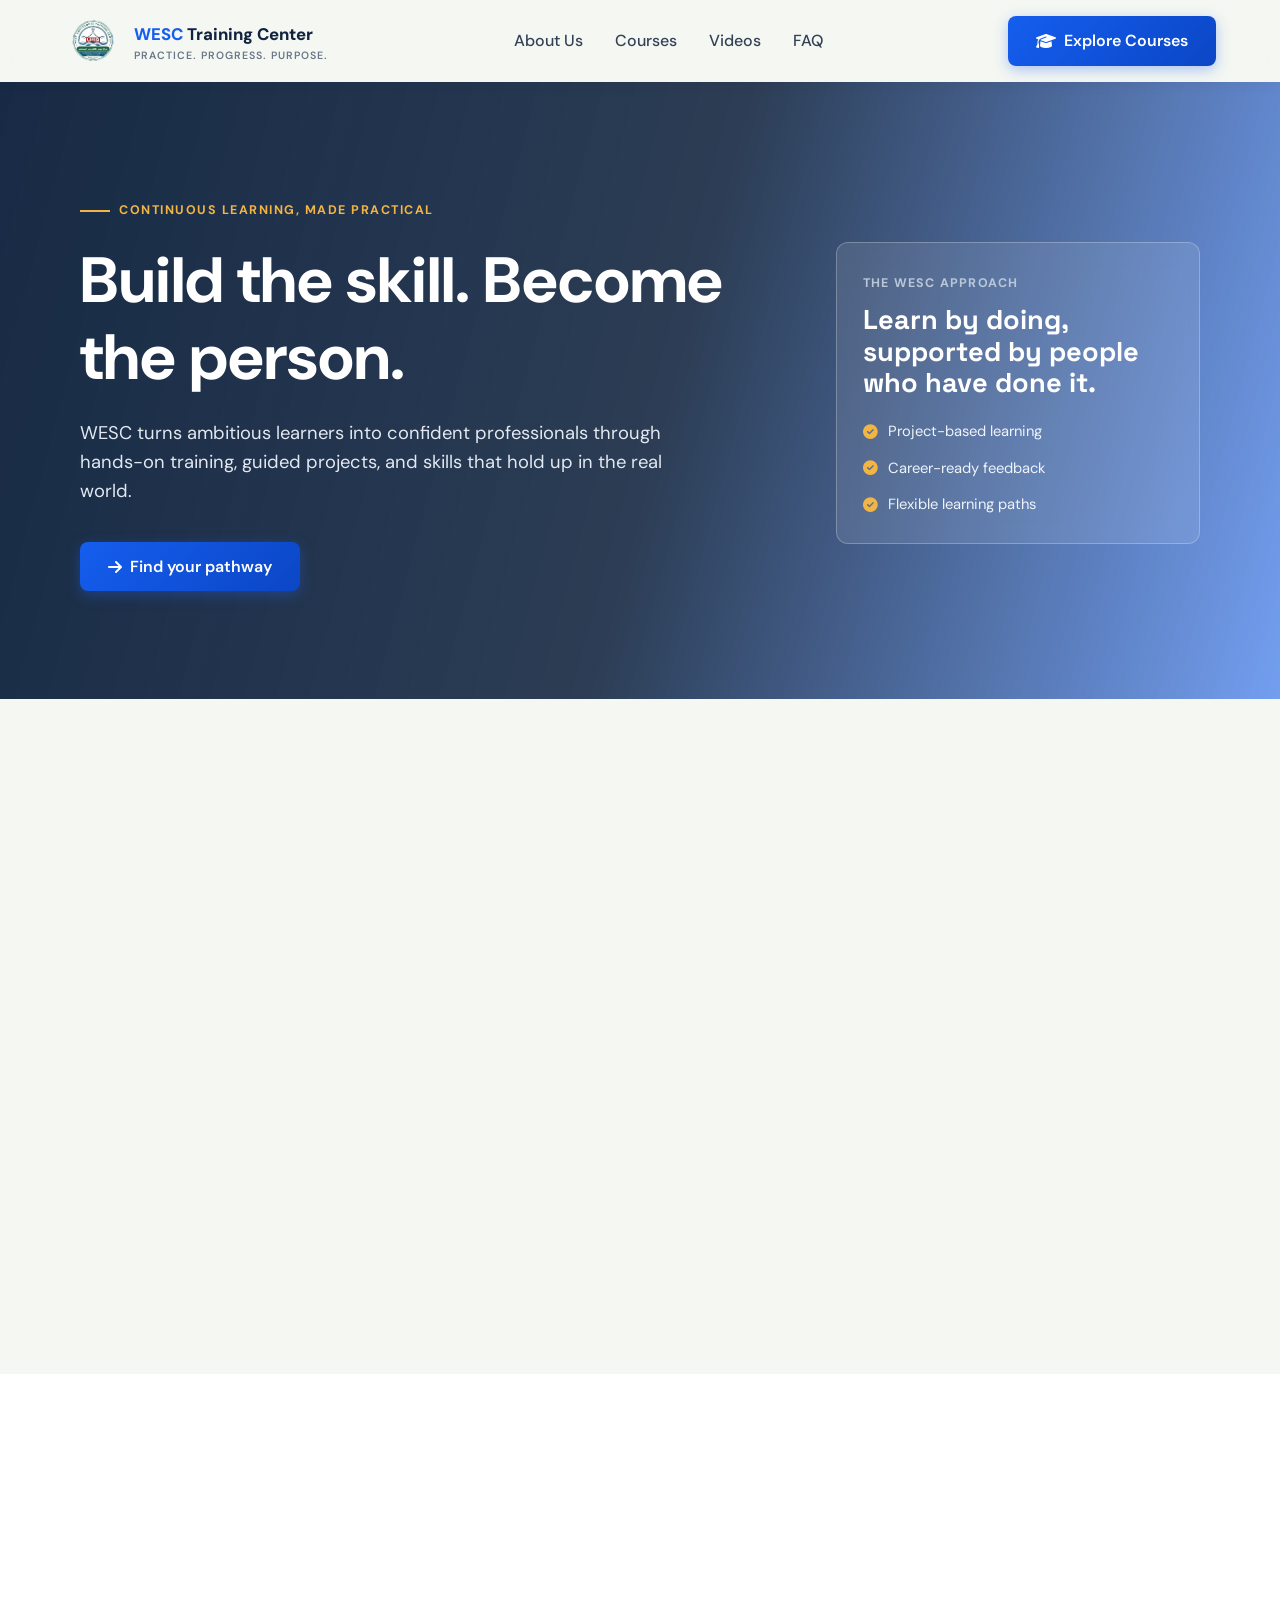
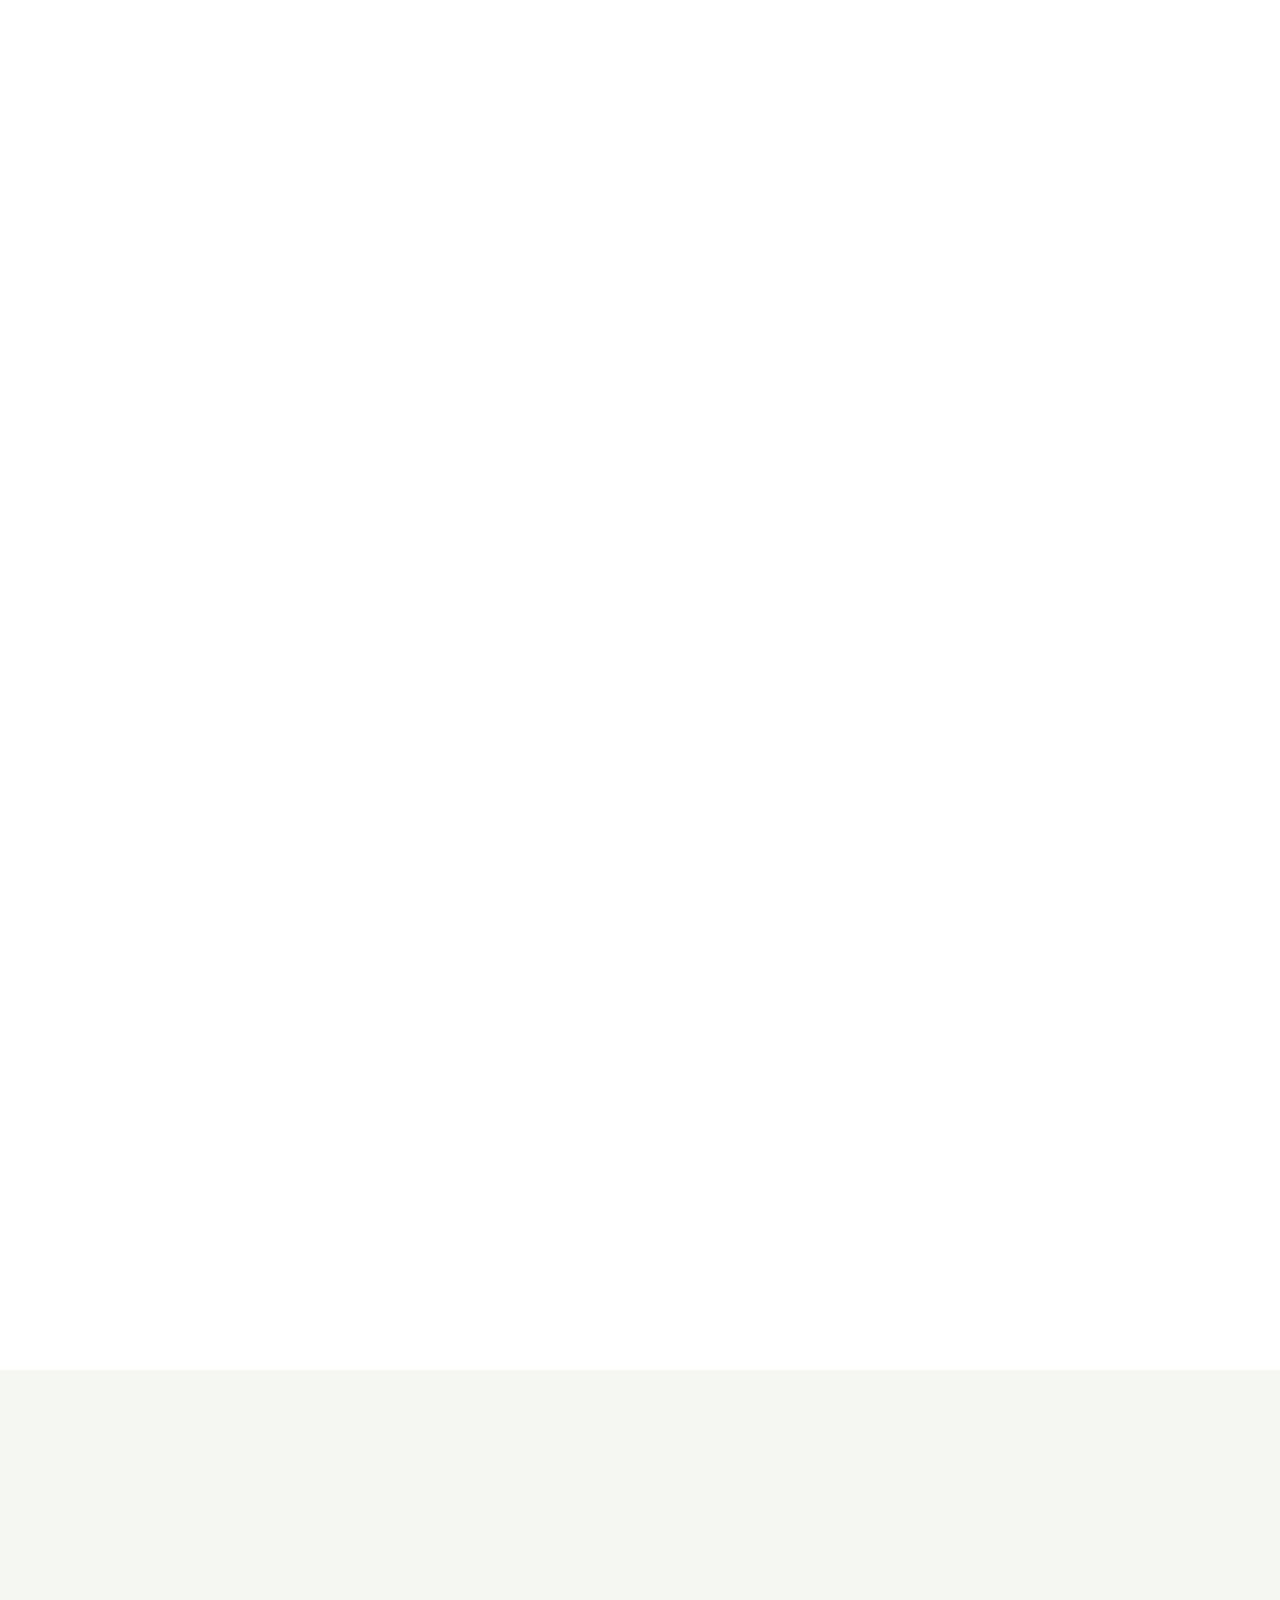
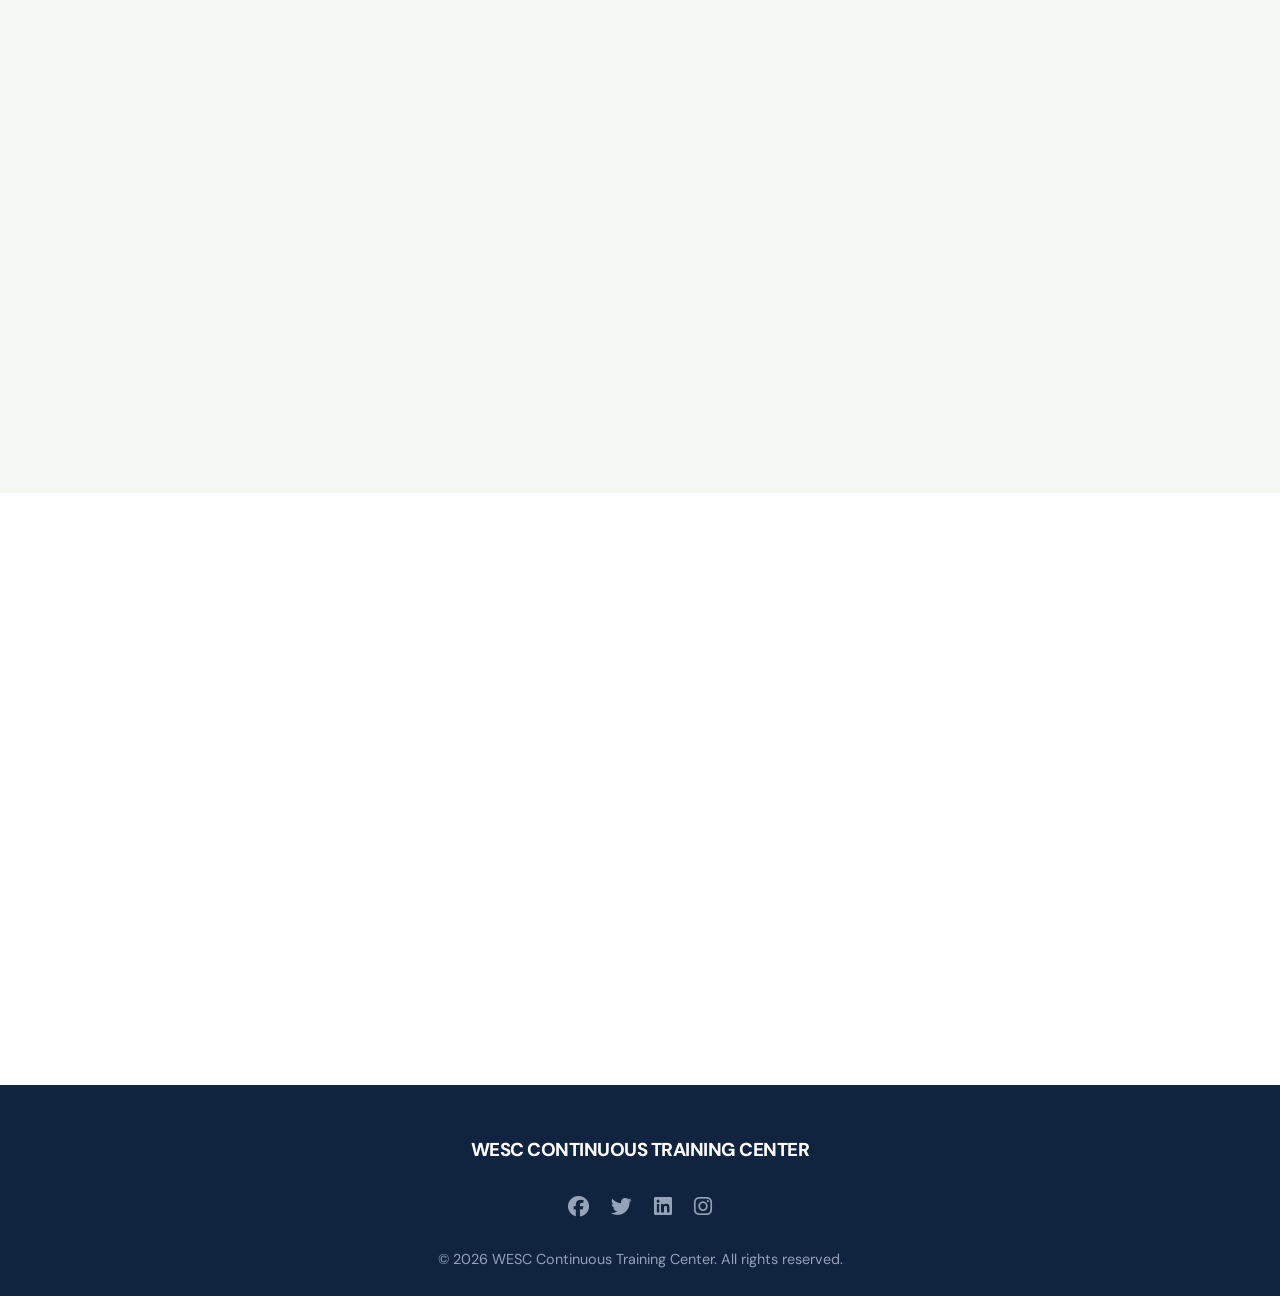
==== commit ccb405ea: "Updated website content" ====
--- a/index.html
+++ b/index.html
@@ -1,4 +1,4 @@
-<!DOCTYPE html>
+﻿<!DOCTYPE html>
 <html lang="en">
 <head>
   <meta charset="UTF-8">
@@ -15,756 +15,7 @@
   <!-- FontAwesome Icons CDN -->
   <link rel="stylesheet" href="https://cdnjs.cloudflare.com/ajax/libs/font-awesome/6.4.0/css/all.min.css">
 
-  <style>
-    /* --- CSS VARIABLES & RESET --- */
-    :root {
-      --primary: #155eef;
-      --primary-hover: #0b46c5;
-      --secondary: #10233f;
-      --accent: #f2b544;
-      --bg-light: #f4f7f2;
-      --card-bg: #ffffff;
-      --text: #344256;
-      --text-light: #6b7788;
-      --border: #dce4e0;
-      --radius: 12px;
-      --transition: all 0.35s cubic-bezier(0.4, 0, 0.2, 1);
-      --shadow-sm: 0 4px 6px -1px rgba(0, 0, 0, 0.05), 0 2px 4px -1px rgba(0, 0, 0, 0.03);
-      --shadow-lg: 0 20px 25px -5px rgba(0, 0, 0, 0.1), 0 10px 10px -5px rgba(0, 0, 0, 0.04);
-    }
-
-    * {
-      box-sizing: border-box;
-      margin: 0;
-      padding: 0;
-      font-family: 'DM Sans', system-ui, sans-serif;
-    }
-
-    html {
-      scroll-behavior: smooth;
-    }
-
-    body {
-      background-color: var(--bg-light);
-      color: var(--text);
-      line-height: 1.6;
-      overflow-x: hidden;
-    }
-
-    /* --- REUSABLE COMPONENTS --- */
-    .container {
-      width: 90%;
-      max-width: 1200px;
-      margin: 0 auto;
-    }
-
-    .section-padding {
-      padding: 90px 0;
-    }
-
-    .section-title {
-      text-align: center;
-      margin-bottom: 55px;
-    }
-
-    .section-title h2 {
-      font-size: 2.3rem;
-      color: var(--secondary);
-      margin-bottom: 12px;
-      font-weight: 700;
-      letter-spacing: 0;
-      font-family: 'Space Grotesk', sans-serif;
-    }
-
-    .section-title p {
-      color: var(--text-light);
-      font-size: 1.1rem;
-    }
-
-    .btn {
-      display: inline-flex;
-      align-items: center;
-      justify-content: center;
-      gap: 8px;
-      background: linear-gradient(135deg, var(--primary), var(--primary-hover));
-      color: #fff;
-      padding: 12px 28px;
-      border-radius: 8px;
-      text-decoration: none;
-      font-weight: 600;
-      border: none;
-      cursor: pointer;
-      box-shadow: 0 4px 14px rgba(37, 99, 235, 0.35);
-      transition: var(--transition);
-    }
-
-    .btn:hover {
-      transform: translateY(-3px) scale(1.02);
-      box-shadow: 0 8px 20px rgba(37, 99, 235, 0.45);
-    }
-
-    .btn:active {
-      transform: translateY(-1px);
-    }
-
-    /* --- ENTRANCE ANIMATIONS (SCROLL REVEAL) --- */
-    .fade-in {
-      opacity: 0;
-      transform: translateY(30px);
-      transition: opacity 0.7s ease-out, transform 0.7s ease-out;
-    }
-
-    .fade-in.visible {
-      opacity: 1;
-      transform: translateY(0);
-    }
-
-    /* --- NAVIGATION (GLASSMORPHISM) --- */
-    header {
-      background: rgba(244, 247, 242, 0.92);
-      backdrop-filter: blur(12px);
-      -webkit-backdrop-filter: blur(12px);
-      box-shadow: 0 1px 15px rgba(0, 0, 0, 0.05);
-      position: sticky;
-      top: 0;
-      z-index: 1000;
-      transition: var(--transition);
-    }
-
-    nav {
-      display: flex;
-      justify-content: space-between;
-      align-items: center;
-      height: 82px;
-    }
-
-    /* LOGO AREA */
-    .logo {
-      display: flex;
-      align-items: center;
-      gap: 12px;
-      font-size: 1.05rem;
-      font-weight: 800;
-      color: var(--secondary);
-      text-decoration: none;
-    }
-
-    .logo-img {
-      height: 58px;
-      width: auto;
-      object-fit: contain;
-      border-radius: 50px;
-      transition: var(--transition);
-    }
-
-    .logo:hover .logo-img {
-      transform: rotate(-5deg) scale(1.05);
-    }
-
-    .logo span { color: var(--primary); }
-
-    .logo small {
-      display: block;
-      color: var(--text-light);
-      font-size: 0.66rem;
-      font-weight: 600;
-      letter-spacing: 1px;
-      line-height: 1;
-      margin-top: 3px;
-      text-transform: uppercase;
-    }
-
-    .nav-links {
-      display: flex;
-      list-style: none;
-      gap: 32px;
-    }
-
-    .nav-links a {
-      text-decoration: none;
-      color: var(--text);
-      font-weight: 500;
-      position: relative;
-      padding: 5px 0;
-      transition: var(--transition);
-    }
-
-    .nav-links a::after {
-      content: '';
-      position: absolute;
-      bottom: 0;
-      left: 0;
-      width: 0%;
-      height: 2px;
-      background: var(--primary);
-      border-radius: 2px;
-      transition: var(--transition);
-    }
-
-    .nav-links a:hover { color: var(--primary); }
-    .nav-links a:hover::after { width: 100%; }
-
-    /* --- HERO SECTION --- */
-    .hero {
-      position: relative;
-      background: linear-gradient(105deg, rgba(16, 35, 63, 0.97) 0%, rgba(16, 35, 63, 0.88) 52%, rgba(21, 94, 239, 0.58) 100%), 
-                  url('https://images.unsplash.com/photo-1524178232363-1fb2b075b655?auto=format&fit=crop&w=1600&q=80') center/cover;
-      color: #fff;
-      padding: 112px 0 108px;
-      text-align: left;
-      overflow: hidden;
-    }
-
-    .hero-content {
-      position: relative;
-      z-index: 2;
-      max-width: 1120px;
-      margin: 0 auto;
-      display: grid;
-      grid-template-columns: minmax(0, 1.3fr) minmax(280px, 0.7fr);
-      align-items: center;
-      gap: 80px;
-    }
-
-    .hero-copy { max-width: 700px; }
-
-    .eyebrow {
-      display: inline-flex;
-      align-items: center;
-      gap: 9px;
-      color: var(--accent);
-      font-size: 0.78rem;
-      font-weight: 700;
-      letter-spacing: 1.5px;
-      margin-bottom: 22px;
-      text-transform: uppercase;
-    }
-
-    .eyebrow::before {
-      content: '';
-      width: 30px;
-      height: 2px;
-      background: var(--accent);
-    }
-
-    .hero h1 {
-      font-size: clamp(2.7rem, 5vw, 4.7rem);
-      margin-bottom: 22px;
-      font-weight: 700;
-      line-height: 1.2;
-      animation: fadeInUp 0.8s ease-out;
-    }
-
-    .hero p {
-      font-size: 1.15rem;
-      max-width: 610px;
-      margin: 0 0 35px;
-      color: #e2e8f0;
-      animation: fadeInUp 1s ease-out;
-    }
-
-    .hero-panel {
-      padding: 26px;
-      background: rgba(255, 255, 255, 0.1);
-      border: 1px solid rgba(255, 255, 255, 0.25);
-      border-radius: 12px;
-      backdrop-filter: blur(10px);
-    }
-
-    .hero-panel-label {
-      color: #b9c7d9;
-      font-size: 0.78rem;
-      font-weight: 700;
-      letter-spacing: 1.2px;
-      text-transform: uppercase;
-    }
-
-    .hero-panel h2 {
-      margin: 10px 0 22px;
-      font-family: 'Space Grotesk', sans-serif;
-      font-size: 1.7rem;
-      line-height: 1.15;
-    }
-
-    .hero-check {
-      display: flex;
-      gap: 10px;
-      align-items: center;
-      color: #eef4fa;
-      font-size: 0.92rem;
-      margin-top: 13px;
-    }
-
-    .hero-check i { color: var(--accent); }
-
-    @keyframes fadeInUp {
-      from { opacity: 0; transform: translateY(20px); }
-      to { opacity: 1; transform: translateY(0); }
-    }
-
-    /* --- ABOUT SECTION --- */
-    .about-grid {
-      display: grid;
-      grid-template-columns: repeat(auto-fit, minmax(320px, 1fr));
-      gap: 50px;
-      align-items: center;
-    }
-
-    .about-text h2,
-    .course-content h3,
-    .video-info h3 {
-      font-family: 'Space Grotesk', sans-serif;
-      letter-spacing: 0;
-    }
-
-    .about-img-wrapper {
-      position: relative;
-    }
-
-    .about-img img {
-      width: 100%;
-      border-radius: 8px;
-      box-shadow: var(--shadow-lg);
-      transition: var(--transition);
-    }
-
-    .about-img img:hover {
-      transform: scale(1.02);
-    }
-
-    .stats-container {
-      display: grid;
-      grid-template-columns: repeat(3, 1fr);
-      gap: 20px;
-      margin-top: 35px;
-    }
-
-    .stat-box {
-      background: var(--card-bg);
-      padding: 24px 15px;
-      border-radius: var(--radius);
-      text-align: center;
-      box-shadow: var(--shadow-sm);
-      border: 1px solid var(--border);
-      transition: var(--transition);
-    }
-
-    .stat-box:hover {
-      transform: translateY(-5px);
-      box-shadow: var(--shadow-lg);
-      border-color: var(--primary);
-    }
-
-    .stat-box h3 {
-      font-size: 2rem;
-      color: var(--primary);
-      font-weight: 800;
-    }
-
-    .stat-box p {
-      color: var(--text-light);
-      font-weight: 500;
-      font-size: 0.95rem;
-    }
-
-    /* --- COURSES SECTION & FILTER --- */
-    .filter-buttons {
-      display: flex;
-      justify-content: center;
-      gap: 12px;
-      margin-bottom: 45px;
-      flex-wrap: wrap;
-    }
-
-    .filter-btn {
-      background: #ffffff;
-      color: var(--text-light);
-      border: 1px solid var(--border);
-      padding: 10px 24px;
-      border-radius: 8px;
-      cursor: pointer;
-      font-weight: 600;
-      transition: var(--transition);
-      box-shadow: var(--shadow-sm);
-    }
-
-    .filter-btn.active, .filter-btn:hover {
-      background: var(--primary);
-      color: #fff;
-      border-color: var(--primary);
-      transform: translateY(-2px);
-      box-shadow: 0 6px 15px rgba(37, 99, 235, 0.3);
-    }
-
-    .courses-grid {
-      display: grid;
-      grid-template-columns: repeat(auto-fit, minmax(300px, 1fr));
-      gap: 32px;
-    }
-
-    .course-card {
-      background: var(--card-bg);
-      border-radius: var(--radius);
-      overflow: hidden;
-      box-shadow: var(--shadow-sm);
-      border: 1px solid var(--border);
-      transition: var(--transition);
-      display: flex;
-      flex-direction: column;
-      position: relative;
-    }
-
-    .course-card:hover {
-      transform: translateY(-8px);
-      box-shadow: var(--shadow-lg);
-      border-color: rgba(37, 99, 235, 0.3);
-    }
-
-    .course-img-wrapper {
-      position: relative;
-      overflow: hidden;
-      height: 200px;
-    }
-
-    .course-card img {
-      width: 100%;
-      height: 100%;
-      object-fit: cover;
-      transition: var(--transition);
-    }
-
-    .course-card:hover img {
-      transform: scale(1.08);
-    }
-
-    .course-content {
-      padding: 28px;
-      display: flex;
-      flex-direction: column;
-      flex-grow: 1;
-    }
-
-    .badge {
-      align-self: flex-start;
-      background: #dbeafe;
-      color: var(--primary);
-      padding: 5px 14px;
-      border-radius: 5px;
-      font-size: 0.8rem;
-      font-weight: 700;
-      letter-spacing: 0.3px;
-      margin-bottom: 14px;
-    }
-
-    .course-content h3 { font-size: 1.35rem; margin-bottom: 10px; color: var(--secondary); font-weight: 700; }
-    .course-content p { color: var(--text-light); font-size: 0.95rem; margin-bottom: 24px; flex-grow: 1; }
-
-    .course-meta {
-      display: flex;
-      gap: 15px;
-      color: var(--text-light);
-      font-size: 0.82rem;
-      margin: -10px 0 20px;
-    }
-
-    .course-meta i { color: var(--primary); margin-right: 4px; }
-
-    .course-footer {
-      display: flex;
-      justify-content: space-between;
-      align-items: center;
-      padding-top: 18px;
-      border-top: 1px solid var(--border);
-    }
-
-    /* --- VIDEOS SECTION --- */
-    .video-grid {
-      display: grid;
-      grid-template-columns: repeat(auto-fit, minmax(320px, 1fr));
-      gap: 32px;
-    }
-
-    .video-card {
-      background: var(--card-bg);
-      border-radius: var(--radius);
-      overflow: hidden;
-      box-shadow: var(--shadow-sm);
-      border: 1px solid var(--border);
-      transition: var(--transition);
-    }
-
-    .video-card:hover {
-      transform: translateY(-5px);
-      box-shadow: var(--shadow-lg);
-    }
-
-    .video-wrapper {
-      position: relative;
-      padding-bottom: 56.25%;
-      height: 0;
-    }
-
-    .video-wrapper iframe,
-    .video-wrapper video {
-      position: absolute;
-      top: 0;
-      left: 0;
-      width: 100%;
-      height: 100%;
-      border: 0;
-      object-fit: cover;
-    }
-
-    .video-link {
-      position: absolute;
-      inset: 0;
-      display: block;
-      overflow: hidden;
-    }
-
-    .video-link img {
-      width: 100%;
-      height: 100%;
-      object-fit: cover;
-      transition: var(--transition);
-    }
-
-    .video-link:hover img { transform: scale(1.04); }
-
-    .play-button {
-      position: absolute;
-      top: 50%;
-      left: 50%;
-      display: grid;
-      width: 58px;
-      height: 58px;
-      place-items: center;
-      color: #fff;
-      background: var(--primary);
-      border-radius: 50%;
-      box-shadow: 0 8px 20px rgba(15, 23, 42, 0.3);
-      transform: translate(-50%, -50%);
-      transition: var(--transition);
-    }
-
-    .video-link:hover .play-button { background: var(--primary-hover); transform: translate(-50%, -50%) scale(1.08); }
-
-    .video-info { padding: 22px; }
-    .video-info h3 { font-size: 1.15rem; color: var(--secondary); font-weight: 700; }
-
-    /* --- FAQ ACCORDION --- */
-    .faq-container {
-      max-width: 800px;
-      margin: 0 auto;
-    }
-
-    .faq-item {
-      background: var(--card-bg);
-      margin-bottom: 18px;
-      border-radius: var(--radius);
-      border: 1px solid var(--border);
-      overflow: hidden;
-      box-shadow: var(--shadow-sm);
-      transition: var(--transition);
-    }
-
-    .faq-item:hover {
-      border-color: rgba(37, 99, 235, 0.4);
-    }
-
-    .faq-question {
-      padding: 22px 25px;
-      width: 100%;
-      text-align: left;
-      background: none;
-      border: none;
-      font-size: 1.1rem;
-      font-weight: 700;
-      color: var(--secondary);
-      display: flex;
-      justify-content: space-between;
-      align-items: center;
-      cursor: pointer;
-    }
-
-    .faq-question i {
-      transition: transform 0.3s ease;
-      color: var(--primary);
-    }
-
-    .faq-answer {
-      max-height: 0;
-      overflow: hidden;
-      transition: max-height 0.35s ease, padding 0.35s ease;
-      padding: 0 25px;
-      color: var(--text-light);
-    }
-
-    .faq-item.active .faq-question i {
-      transform: rotate(180deg);
-    }
-
-    .faq-item.active .faq-answer {
-      padding-bottom: 22px;
-    }
-
-    /* --- MODAL (APPLY NOW ENHANCED) --- */
-    .modal-overlay {
-      position: fixed;
-      top: 0;
-      left: 0;
-      width: 100%;
-      height: 100%;
-      background: rgba(15, 23, 42, 0.65);
-      backdrop-filter: blur(6px);
-      display: flex;
-      justify-content: center;
-      align-items: center;
-      z-index: 2000;
-      opacity: 0;
-      pointer-events: none;
-      transition: opacity 0.3s ease;
-    }
-
-    .modal-overlay.active {
-      opacity: 1;
-      pointer-events: all;
-    }
-
-    .modal {
-      background: #fff;
-      padding: 40px;
-      border-radius: 20px;
-      width: 90%;
-      max-width: 480px;
-      position: relative;
-      box-shadow: 0 25px 50px -12px rgba(0, 0, 0, 0.25);
-      transform: scale(0.9);
-      transition: transform 0.3s cubic-bezier(0.34, 1.56, 0.64, 1);
-    }
-
-    .modal-overlay.active .modal {
-      transform: scale(1);
-    }
-
-    .close-modal {
-      position: absolute;
-      top: 20px;
-      right: 22px;
-      font-size: 1.5rem;
-      cursor: pointer;
-      color: var(--text-light);
-      transition: var(--transition);
-    }
-
-    .close-modal:hover { color: var(--secondary); }
-
-    .form-group {
-      margin-bottom: 20px;
-    }
-
-    .form-group label {
-      display: block;
-      margin-bottom: 8px;
-      font-weight: 600;
-      font-size: 0.95rem;
-    }
-
-    .form-group input {
-      width: 100%;
-      padding: 12px 16px;
-      border: 1px solid var(--border);
-      border-radius: 10px;
-      outline: none;
-      transition: var(--transition);
-    }
-
-    .form-group input:focus {
-      border-color: var(--primary);
-      box-shadow: 0 0 0 4px rgba(37, 99, 235, 0.15);
-    }
-
-    /* --- FOOTER --- */
-    footer {
-      background: var(--secondary);
-      color: #fff;
-      padding: 50px 0 25px;
-      text-align: center;
-    }
-
-    .footer-links {
-      display: flex;
-      justify-content: center;
-      gap: 22px;
-      margin: 25px 0;
-    }
-
-    .footer-links a {
-      color: #94a3b8;
-      font-size: 1.3rem;
-      transition: var(--transition);
-      display: inline-block;
-    }
-
-    .footer-links a:hover {
-      color: #fff;
-      transform: translateY(-3px);
-    }
-
-    /* --- RESPONSIVE DESIGN --- */
-    @media (max-width: 768px) {
-      .nav-links { display: none; }
-      .hero h1 { font-size: 2.3rem; }
-      .stats-container { grid-template-columns: 1fr; }
-      .hero-content { grid-template-columns: 1fr; gap: 40px; }
-      .hero { padding: 80px 0; }
-      .hero-panel { max-width: 520px; }
-      .logo small { display: none; }
-    }
-    /* --- TOAST NOTIFICATIONS --- */
-    .toast-container {
-      position: fixed;
-      top: 24px;
-      right: 24px;
-      z-index: 2000;
-      display: grid;
-      gap: 12px;
-      width: min(380px, calc(100% - 32px));
-    }
-
-    .toast {
-      display: flex;
-      align-items: flex-start;
-      gap: 12px;
-      padding: 16px 18px;
-      color: #fff;
-      background: var(--secondary);
-      border-left: 4px solid var(--primary);
-      border-radius: 12px;
-      box-shadow: var(--shadow-lg);
-      opacity: 0;
-      transform: translateX(30px);
-      animation: toastIn 0.35s ease forwards;
-    }
-
-    .toast.error { border-left-color: #ef4444; }
-    .toast i { color: #60a5fa; margin-top: 3px; }
-    .toast.error i { color: #f87171; }
-    .toast p { flex: 1; }
-    .toast-close {
-      border: 0;
-      background: transparent;
-      color: #cbd5e1;
-      cursor: pointer;
-      font-size: 1.1rem;
-    }
-
-    .toast.removing { animation: toastOut 0.3s ease forwards; }
-
-    @keyframes toastIn { to { opacity: 1; transform: translateX(0); } }
-    @keyframes toastOut { to { opacity: 0; transform: translateX(30px); } }
-
-  </style>
+    <link rel="stylesheet" href="styles.css">
 </head>
 <body>
 
@@ -867,12 +118,12 @@
           </div>
           <div class="course-content">
             <span class="badge">Tech & Data</span>
-            <h3>اساسيات الامن السبراني</h3>
+            <h3>Cybersecurity Essentials</h3>
             <div class="course-meta"><span><i class="far fa-clock"></i> 8 weeks</span><span><i class="fas fa-signal"></i> Beginner</span></div>
             <p>Master network security, ethical hacking, and vulnerability monitoring fundamentals in active hands-on labs.</p>
             <div class="course-footer">
               <span style="font-weight: 700; color: var(--primary);">8 Weeks</span>
-              <button class="btn open-modal-btn" data-course="Cybersecurity Essentials">Apply Now</button>
+              <a class="btn" href="cybersecurity-essentials.html">View course <i class="fas fa-arrow-right"></i></a>
             </div>
           </div>
         </div>
@@ -884,12 +135,12 @@
           </div>
           <div class="course-content">
             <span class="badge">Tech & Data</span>
-            <h3>كورس تحليل البيانات</h3>
+            <h3>Data Analytics Bootcamp</h3>
             <div class="course-meta"><span><i class="far fa-clock"></i> 12 weeks</span><span><i class="fas fa-signal"></i> Intermediate</span></div>
             <p>Learn Python, SQL, and Pandas to transform complex raw datasets into actionable insights.</p>
             <div class="course-footer">
               <span style="font-weight: 700; color: var(--primary);">12 Weeks</span>
-              <button class="btn open-modal-btn" data-course="Data Analytics Bootcamp">Apply Now</button>
+              <a class="btn" href="data-analytics.html">View course <i class="fas fa-arrow-right"></i></a>
             </div>
           </div>
         </div>
@@ -901,12 +152,12 @@
           </div>
           <div class="course-content">
             <span class="badge">Health & Safety</span>
-            <h3>كورس الاسعافات الاولية والتمريض</h3>
+            <h3>First Aid and Nursing Fundamentals</h3>
             <div class="course-meta"><span><i class="far fa-clock"></i> 6 weeks</span><span><i class="fas fa-signal"></i> Beginner</span></div>
             <p>Build calm, confident first-response skills through practical scenarios covering first aid, patient care, and emergency readiness.</p>
             <div class="course-footer">
               <span style="font-weight: 700; color: var(--primary);">6 Weeks</span>
-              <button class="btn open-modal-btn" data-course="First Aid & Nursing Fundamentals">Apply Now</button>
+              <a class="btn" href="first-aid-nursing.html">View course <i class="fas fa-arrow-right"></i></a>
             </div>
           </div>
         </div>
@@ -918,12 +169,12 @@
           </div>
           <div class="course-content">
             <span class="badge">Languages</span>
-            <h3>كورس اللغة الانجليزية</h3>
+            <h3>English Language Program</h3>
             <div class="course-meta"><span><i class="far fa-clock"></i> 10 weeks</span><span><i class="fas fa-signal"></i> All levels</span></div>
             <p>Strengthen practical English for study, work, and everyday communication with guided conversation and writing practice.</p>
             <div class="course-footer">
               <span style="font-weight: 700; color: var(--primary);">10 Weeks</span>
-              <button class="btn open-modal-btn" data-course="English Language Program">Apply Now</button>
+              <a class="btn" href="english-language.html">View course <i class="fas fa-arrow-right"></i></a>
             </div>
           </div>
         </div>
@@ -995,36 +246,6 @@
       </div>
     </div>
   </section>
-
-  <!-- APPLY NOW MODAL -->
-  <div class="modal-overlay" id="applyModal">
-    <div class="modal">
-      <span class="close-modal">&times;</span>
-      <h2 style="margin-bottom: 8px; color: var(--secondary); font-weight: 700;">Course Registration</h2>
-      <p style="color: var(--text-light); margin-bottom: 22px;">Complete the form below to secure your spot.</p>
-      <form id="applicationForm">
-        <div class="form-group">
-          <label>Selected Course</label>
-          <input type="text" id="selectedCourseInput" readonly style="background-color: #f1f5f9; cursor: not-allowed;">
-        </div>
-        <div class="form-group">
-          <label>Full Name</label>
-          <input type="text" required placeholder="John Doe">
-        </div>
-        <div class="form-group">
-          <label>Email Address</label>
-          <input type="email" required placeholder="john@example.com">
-        </div>
-        <div class="form-group">
-          <label>Phone Number</label>
-          <input type="tel" required placeholder="+1 234 567 890">
-        </div>
-        <button type="submit" class="btn" style="width: 100%; border-radius: 10px;"><i class="fas fa-paper-plane"></i> Submit Application</button>
-      </form>
-    </div>
-  </div>
-
-  <div class="toast-container" id="toastContainer" aria-live="polite" aria-atomic="true"></div>
 
   <!-- FOOTER -->
   <footer>
@@ -1080,86 +301,7 @@
       });
     });
 
-    // 4. Apply Now Modal Logic
-    const modal = document.getElementById('applyModal');
-    const openModalBtns = document.querySelectorAll('.open-modal-btn');
-    const closeModal = document.querySelector('.close-modal');
-    const courseInput = document.getElementById('selectedCourseInput');
-
-    openModalBtns.forEach(button => {
-      button.addEventListener('click', () => {
-        const courseName = button.getAttribute('data-course');
-        courseInput.value = courseName;
-        modal.classList.add('active');
-      });
-    });
-
-    closeModal.addEventListener('click', () => {
-      modal.classList.remove('active');
-    });
-
-    window.addEventListener('click', (e) => {
-      if (e.target === modal) {
-        modal.classList.remove('active');
-      }
-    });
-
-    // 5. Form Submission Handler (Supabase)
-    const applicationForm = document.getElementById('applicationForm');
-    const toastContainer = document.getElementById('toastContainer');
-
-    function showToast(message, type = 'success') {
-      const toast = document.createElement('div');
-      toast.className = `toast ${type === 'error' ? 'error' : ''}`;
-      toast.setAttribute('role', type === 'error' ? 'alert' : 'status');
-      toast.innerHTML = `
-        <i class="fas ${type === 'error' ? 'fa-circle-exclamation' : 'fa-circle-check'}"></i>
-        <p>${message}</p>
-        <button class="toast-close" aria-label="Close notification">&times;</button>`;
-
-      const removeToast = () => {
-        toast.classList.add('removing');
-        toast.addEventListener('animationend', () => toast.remove(), { once: true });
-      };
-      toast.querySelector('.toast-close').addEventListener('click', removeToast);
-      toastContainer.appendChild(toast);
-      setTimeout(removeToast, 5000);
-    }
-
-    applicationForm.addEventListener('submit', async (e) => {
-      e.preventDefault();
-
-      const submitBtn = applicationForm.querySelector('button[type="submit"]');
-      submitBtn.disabled = true;
-      submitBtn.innerHTML = '<i class="fas fa-spinner fa-spin"></i> Submitting...';
-
-      const courseName = document.getElementById('selectedCourseInput').value;
-      const fullName = applicationForm.querySelector('input[placeholder="John Doe"]').value;
-      const email = applicationForm.querySelector('input[type="email"]').value;
-      const phone = applicationForm.querySelector('input[placeholder="+1 234 567 890"]').value;
-
-      const { data, error } = await supabaseClient
-        .from('regestration') 
-        .insert([{ 
-          name: fullName, 
-          email: email, 
-          phone: phone, 
-          course: courseName 
-        }]);
-
-      if (error) {
-        showToast('Submission failed check your network: ' + error.message, 'error');
-      } else {
-        showToast('Thank you! Your application has been registered successfully.');
-        applicationForm.reset();
-        modal.classList.remove('active');
-      }
-
-      submitBtn.disabled = false;
-      submitBtn.innerHTML = '<i class="fas fa-paper-plane"></i> Submit Application';
-    });
-
-    // 6. FAQ Accordion Logic
+    // FAQ Accordion Logic
     const faqItems = document.querySelectorAll('.faq-item');
 
     faqItems.forEach(item => {
@@ -1181,4 +323,4 @@
     });
   </script>
 </body>
-</html>+</html>
--- a/styles.css
+++ b/styles.css
@@ -0,0 +1,838 @@
+﻿
+    /* --- CSS VARIABLES & RESET --- */
+    :root {
+      --primary: #155eef;
+      --primary-hover: #0b46c5;
+      --secondary: #10233f;
+      --accent: #f2b544;
+      --bg-light: #f4f7f2;
+      --card-bg: #ffffff;
+      --text: #344256;
+      --text-light: #6b7788;
+      --border: #dce4e0;
+      --radius: 12px;
+      --transition: all 0.35s cubic-bezier(0.4, 0, 0.2, 1);
+      --shadow-sm: 0 4px 6px -1px rgba(0, 0, 0, 0.05), 0 2px 4px -1px rgba(0, 0, 0, 0.03);
+      --shadow-lg: 0 20px 25px -5px rgba(0, 0, 0, 0.1), 0 10px 10px -5px rgba(0, 0, 0, 0.04);
+    }
+
+    * {
+      box-sizing: border-box;
+      margin: 0;
+      padding: 0;
+      font-family: 'DM Sans', system-ui, sans-serif;
+    }
+
+    html {
+      scroll-behavior: smooth;
+    }
+
+    body {
+      background-color: var(--bg-light);
+      color: var(--text);
+      line-height: 1.6;
+      overflow-x: hidden;
+    }
+
+    /* --- REUSABLE COMPONENTS --- */
+    .container {
+      width: 90%;
+      max-width: 1200px;
+      margin: 0 auto;
+    }
+
+    .section-padding {
+      padding: 90px 0;
+    }
+
+    .section-title {
+      text-align: center;
+      margin-bottom: 55px;
+    }
+
+    .section-title h2 {
+      font-size: 2.3rem;
+      color: var(--secondary);
+      margin-bottom: 12px;
+      font-weight: 700;
+      letter-spacing: 0;
+      font-family: 'Space Grotesk', sans-serif;
+    }
+
+    .section-title p {
+      color: var(--text-light);
+      font-size: 1.1rem;
+    }
+
+    .btn {
+      display: inline-flex;
+      align-items: center;
+      justify-content: center;
+      gap: 8px;
+      background: linear-gradient(135deg, var(--primary), var(--primary-hover));
+      color: #fff;
+      padding: 12px 28px;
+      border-radius: 8px;
+      text-decoration: none;
+      font-weight: 600;
+      border: none;
+      cursor: pointer;
+      box-shadow: 0 4px 14px rgba(37, 99, 235, 0.35);
+      transition: var(--transition);
+    }
+
+    .btn:hover {
+      transform: translateY(-3px) scale(1.02);
+      box-shadow: 0 8px 20px rgba(37, 99, 235, 0.45);
+    }
+
+    .btn:active {
+      transform: translateY(-1px);
+    }
+
+    /* --- ENTRANCE ANIMATIONS (SCROLL REVEAL) --- */
+    .fade-in {
+      opacity: 0;
+      transform: translateY(30px);
+      transition: opacity 0.7s ease-out, transform 0.7s ease-out;
+    }
+
+    .fade-in.visible {
+      opacity: 1;
+      transform: translateY(0);
+    }
+
+    /* --- NAVIGATION (GLASSMORPHISM) --- */
+    header {
+      background: rgba(244, 247, 242, 0.92);
+      backdrop-filter: blur(12px);
+      -webkit-backdrop-filter: blur(12px);
+      box-shadow: 0 1px 15px rgba(0, 0, 0, 0.05);
+      position: sticky;
+      top: 0;
+      z-index: 1000;
+      transition: var(--transition);
+    }
+
+    nav {
+      display: flex;
+      justify-content: space-between;
+      align-items: center;
+      height: 82px;
+    }
+
+    /* LOGO AREA */
+    .logo {
+      display: flex;
+      align-items: center;
+      gap: 12px;
+      font-size: 1.05rem;
+      font-weight: 800;
+      color: var(--secondary);
+      text-decoration: none;
+    }
+
+    .logo-img {
+      height: 58px;
+      width: auto;
+      object-fit: contain;
+      border-radius: 50px;
+      transition: var(--transition);
+    }
+
+    .logo:hover .logo-img {
+      transform: rotate(-5deg) scale(1.05);
+    }
+
+    .logo span { color: var(--primary); }
+
+    .logo small {
+      display: block;
+      color: var(--text-light);
+      font-size: 0.66rem;
+      font-weight: 600;
+      letter-spacing: 1px;
+      line-height: 1;
+      margin-top: 3px;
+      text-transform: uppercase;
+    }
+
+    .nav-links {
+      display: flex;
+      list-style: none;
+      gap: 32px;
+    }
+
+    .nav-links a {
+      text-decoration: none;
+      color: var(--text);
+      font-weight: 500;
+      position: relative;
+      padding: 5px 0;
+      transition: var(--transition);
+    }
+
+    .nav-links a::after {
+      content: '';
+      position: absolute;
+      bottom: 0;
+      left: 0;
+      width: 0%;
+      height: 2px;
+      background: var(--primary);
+      border-radius: 2px;
+      transition: var(--transition);
+    }
+
+    .nav-links a:hover { color: var(--primary); }
+    .nav-links a:hover::after { width: 100%; }
+
+    /* --- HERO SECTION --- */
+    .hero {
+      position: relative;
+      background: linear-gradient(105deg, rgba(16, 35, 63, 0.97) 0%, rgba(16, 35, 63, 0.88) 52%, rgba(21, 94, 239, 0.58) 100%), 
+                  url('https://images.unsplash.com/photo-1524178232363-1fb2b075b655?auto=format&fit=crop&w=1600&q=80') center/cover;
+      color: #fff;
+      padding: 112px 0 108px;
+      text-align: left;
+      overflow: hidden;
+    }
+
+    .hero-content {
+      position: relative;
+      z-index: 2;
+      max-width: 1120px;
+      margin: 0 auto;
+      display: grid;
+      grid-template-columns: minmax(0, 1.3fr) minmax(280px, 0.7fr);
+      align-items: center;
+      gap: 80px;
+    }
+
+    .hero-copy { max-width: 700px; }
+
+    .eyebrow {
+      display: inline-flex;
+      align-items: center;
+      gap: 9px;
+      color: var(--accent);
+      font-size: 0.78rem;
+      font-weight: 700;
+      letter-spacing: 1.5px;
+      margin-bottom: 22px;
+      text-transform: uppercase;
+    }
+
+    .eyebrow::before {
+      content: '';
+      width: 30px;
+      height: 2px;
+      background: var(--accent);
+    }
+
+    .hero h1 {
+      font-size: clamp(2.7rem, 5vw, 4.7rem);
+      margin-bottom: 22px;
+      font-weight: 700;
+      line-height: 1.2;
+      animation: fadeInUp 0.8s ease-out;
+    }
+
+    .hero p {
+      font-size: 1.15rem;
+      max-width: 610px;
+      margin: 0 0 35px;
+      color: #e2e8f0;
+      animation: fadeInUp 1s ease-out;
+    }
+
+    .hero-panel {
+      padding: 26px;
+      background: rgba(255, 255, 255, 0.1);
+      border: 1px solid rgba(255, 255, 255, 0.25);
+      border-radius: 12px;
+      backdrop-filter: blur(10px);
+    }
+
+    .hero-panel-label {
+      color: #b9c7d9;
+      font-size: 0.78rem;
+      font-weight: 700;
+      letter-spacing: 1.2px;
+      text-transform: uppercase;
+    }
+
+    .hero-panel h2 {
+      margin: 10px 0 22px;
+      font-family: 'Space Grotesk', sans-serif;
+      font-size: 1.7rem;
+      line-height: 1.15;
+    }
+
+    .hero-check {
+      display: flex;
+      gap: 10px;
+      align-items: center;
+      color: #eef4fa;
+      font-size: 0.92rem;
+      margin-top: 13px;
+    }
+
+    .hero-check i { color: var(--accent); }
+
+    @keyframes fadeInUp {
+      from { opacity: 0; transform: translateY(20px); }
+      to { opacity: 1; transform: translateY(0); }
+    }
+
+    /* --- ABOUT SECTION --- */
+    .about-grid {
+      display: grid;
+      grid-template-columns: repeat(auto-fit, minmax(320px, 1fr));
+      gap: 50px;
+      align-items: center;
+    }
+
+    .about-text h2,
+    .course-content h3,
+    .video-info h3 {
+      font-family: 'Space Grotesk', sans-serif;
+      letter-spacing: 0;
+    }
+
+    .about-img-wrapper {
+      position: relative;
+    }
+
+    .about-img img {
+      width: 100%;
+      border-radius: 8px;
+      box-shadow: var(--shadow-lg);
+      transition: var(--transition);
+    }
+
+    .about-img img:hover {
+      transform: scale(1.02);
+    }
+
+    .stats-container {
+      display: grid;
+      grid-template-columns: repeat(3, 1fr);
+      gap: 20px;
+      margin-top: 35px;
+    }
+
+    .stat-box {
+      background: var(--card-bg);
+      padding: 24px 15px;
+      border-radius: var(--radius);
+      text-align: center;
+      box-shadow: var(--shadow-sm);
+      border: 1px solid var(--border);
+      transition: var(--transition);
+    }
+
+    .stat-box:hover {
+      transform: translateY(-5px);
+      box-shadow: var(--shadow-lg);
+      border-color: var(--primary);
+    }
+
+    .stat-box h3 {
+      font-size: 2rem;
+      color: var(--primary);
+      font-weight: 800;
+    }
+
+    .stat-box p {
+      color: var(--text-light);
+      font-weight: 500;
+      font-size: 0.95rem;
+    }
+
+    /* --- COURSES SECTION & FILTER --- */
+    .filter-buttons {
+      display: flex;
+      justify-content: center;
+      gap: 12px;
+      margin-bottom: 45px;
+      flex-wrap: wrap;
+    }
+
+    .filter-btn {
+      background: #ffffff;
+      color: var(--text-light);
+      border: 1px solid var(--border);
+      padding: 10px 24px;
+      border-radius: 8px;
+      cursor: pointer;
+      font-weight: 600;
+      transition: var(--transition);
+      box-shadow: var(--shadow-sm);
+    }
+
+    .filter-btn.active, .filter-btn:hover {
+      background: var(--primary);
+      color: #fff;
+      border-color: var(--primary);
+      transform: translateY(-2px);
+      box-shadow: 0 6px 15px rgba(37, 99, 235, 0.3);
+    }
+
+    .courses-grid {
+      display: grid;
+      grid-template-columns: repeat(auto-fit, minmax(300px, 1fr));
+      gap: 32px;
+    }
+
+    .course-card {
+      background: var(--card-bg);
+      border-radius: var(--radius);
+      overflow: hidden;
+      box-shadow: var(--shadow-sm);
+      border: 1px solid var(--border);
+      transition: var(--transition);
+      display: flex;
+      flex-direction: column;
+      position: relative;
+    }
+
+    .course-card:hover {
+      transform: translateY(-8px);
+      box-shadow: var(--shadow-lg);
+      border-color: rgba(37, 99, 235, 0.3);
+    }
+
+    .course-img-wrapper {
+      position: relative;
+      overflow: hidden;
+      height: 200px;
+    }
+
+    .course-card img {
+      width: 100%;
+      height: 100%;
+      object-fit: cover;
+      transition: var(--transition);
+    }
+
+    .course-card:hover img {
+      transform: scale(1.08);
+    }
+
+    .course-content {
+      padding: 28px;
+      display: flex;
+      flex-direction: column;
+      flex-grow: 1;
+    }
+
+    .badge {
+      align-self: flex-start;
+      background: #dbeafe;
+      color: var(--primary);
+      padding: 5px 14px;
+      border-radius: 5px;
+      font-size: 0.8rem;
+      font-weight: 700;
+      letter-spacing: 0.3px;
+      margin-bottom: 14px;
+    }
+
+    .course-content h3 { font-size: 1.35rem; margin-bottom: 10px; color: var(--secondary); font-weight: 700; }
+    .course-content p { color: var(--text-light); font-size: 0.95rem; margin-bottom: 24px; flex-grow: 1; }
+
+    .course-meta {
+      display: flex;
+      gap: 15px;
+      color: var(--text-light);
+      font-size: 0.82rem;
+      margin: -10px 0 20px;
+    }
+
+    .course-meta i { color: var(--primary); margin-right: 4px; }
+
+    .course-footer {
+      display: flex;
+      justify-content: space-between;
+      align-items: center;
+      padding-top: 18px;
+      border-top: 1px solid var(--border);
+    }
+
+    /* --- VIDEOS SECTION --- */
+    .video-grid {
+      display: grid;
+      grid-template-columns: repeat(auto-fit, minmax(320px, 1fr));
+      gap: 32px;
+    }
+
+    .video-card {
+      background: var(--card-bg);
+      border-radius: var(--radius);
+      overflow: hidden;
+      box-shadow: var(--shadow-sm);
+      border: 1px solid var(--border);
+      transition: var(--transition);
+    }
+
+    .video-card:hover {
+      transform: translateY(-5px);
+      box-shadow: var(--shadow-lg);
+    }
+
+    .video-wrapper {
+      position: relative;
+      padding-bottom: 56.25%;
+      height: 0;
+    }
+
+    .video-wrapper iframe,
+    .video-wrapper video {
+      position: absolute;
+      top: 0;
+      left: 0;
+      width: 100%;
+      height: 100%;
+      border: 0;
+      object-fit: cover;
+    }
+
+    .video-link {
+      position: absolute;
+      inset: 0;
+      display: block;
+      overflow: hidden;
+    }
+
+    .video-link img {
+      width: 100%;
+      height: 100%;
+      object-fit: cover;
+      transition: var(--transition);
+    }
+
+    .video-link:hover img { transform: scale(1.04); }
+
+    .play-button {
+      position: absolute;
+      top: 50%;
+      left: 50%;
+      display: grid;
+      width: 58px;
+      height: 58px;
+      place-items: center;
+      color: #fff;
+      background: var(--primary);
+      border-radius: 50%;
+      box-shadow: 0 8px 20px rgba(15, 23, 42, 0.3);
+      transform: translate(-50%, -50%);
+      transition: var(--transition);
+    }
+
+    .video-link:hover .play-button { background: var(--primary-hover); transform: translate(-50%, -50%) scale(1.08); }
+
+    .video-info { padding: 22px; }
+    .video-info h3 { font-size: 1.15rem; color: var(--secondary); font-weight: 700; }
+
+    /* --- FAQ ACCORDION --- */
+    .faq-container {
+      max-width: 800px;
+      margin: 0 auto;
+    }
+
+    .faq-item {
+      background: var(--card-bg);
+      margin-bottom: 18px;
+      border-radius: var(--radius);
+      border: 1px solid var(--border);
+      overflow: hidden;
+      box-shadow: var(--shadow-sm);
+      transition: var(--transition);
+    }
+
+    .faq-item:hover {
+      border-color: rgba(37, 99, 235, 0.4);
+    }
+
+    .faq-question {
+      padding: 22px 25px;
+      width: 100%;
+      text-align: left;
+      background: none;
+      border: none;
+      font-size: 1.1rem;
+      font-weight: 700;
+      color: var(--secondary);
+      display: flex;
+      justify-content: space-between;
+      align-items: center;
+      cursor: pointer;
+    }
+
+    .faq-question i {
+      transition: transform 0.3s ease;
+      color: var(--primary);
+    }
+
+    .faq-answer {
+      max-height: 0;
+      overflow: hidden;
+      transition: max-height 0.35s ease, padding 0.35s ease;
+      padding: 0 25px;
+      color: var(--text-light);
+    }
+
+    .faq-item.active .faq-question i {
+      transform: rotate(180deg);
+    }
+
+    .faq-item.active .faq-answer {
+      padding-bottom: 22px;
+    }
+
+    /* --- MODAL (APPLY NOW ENHANCED) --- */
+    .modal-overlay {
+      position: fixed;
+      top: 0;
+      left: 0;
+      width: 100%;
+      height: 100%;
+      background: rgba(15, 23, 42, 0.65);
+      backdrop-filter: blur(6px);
+      display: flex;
+      justify-content: center;
+      align-items: center;
+      z-index: 2000;
+      opacity: 0;
+      pointer-events: none;
+      transition: opacity 0.3s ease;
+    }
+
+    .modal-overlay.active {
+      opacity: 1;
+      pointer-events: all;
+    }
+
+    .modal {
+      background: #fff;
+      padding: 40px;
+      border-radius: 20px;
+      width: 90%;
+      max-width: 480px;
+      position: relative;
+      box-shadow: 0 25px 50px -12px rgba(0, 0, 0, 0.25);
+      transform: scale(0.9);
+      transition: transform 0.3s cubic-bezier(0.34, 1.56, 0.64, 1);
+    }
+
+    .modal-overlay.active .modal {
+      transform: scale(1);
+    }
+
+    .close-modal {
+      position: absolute;
+      top: 20px;
+      right: 22px;
+      font-size: 1.5rem;
+      cursor: pointer;
+      color: var(--text-light);
+      transition: var(--transition);
+    }
+
+    .close-modal:hover { color: var(--secondary); }
+
+    .form-group {
+      margin-bottom: 20px;
+    }
+
+    .form-group label {
+      display: block;
+      margin-bottom: 8px;
+      font-weight: 600;
+      font-size: 0.95rem;
+    }
+
+    .form-group input {
+      width: 100%;
+      padding: 12px 16px;
+      border: 1px solid var(--border);
+      border-radius: 10px;
+      outline: none;
+      transition: var(--transition);
+    }
+
+    .form-group input:focus {
+      border-color: var(--primary);
+      box-shadow: 0 0 0 4px rgba(37, 99, 235, 0.15);
+    }
+
+    /* --- FOOTER --- */
+    footer {
+      background: var(--secondary);
+      color: #fff;
+      padding: 50px 0 25px;
+      text-align: center;
+    }
+
+    .footer-links {
+      display: flex;
+      justify-content: center;
+      gap: 22px;
+      margin: 25px 0;
+    }
+
+    .footer-links a {
+      color: #94a3b8;
+      font-size: 1.3rem;
+      transition: var(--transition);
+      display: inline-block;
+    }
+
+    .footer-links a:hover {
+      color: #fff;
+      transform: translateY(-3px);
+    }
+
+    /* --- RESPONSIVE DESIGN --- */
+    @media (max-width: 768px) {
+      .nav-links { display: none; }
+      .hero h1 { font-size: 2.3rem; }
+      .stats-container { grid-template-columns: 1fr; }
+      .hero-content { grid-template-columns: 1fr; gap: 40px; }
+      .hero { padding: 80px 0; }
+      .hero-panel { max-width: 520px; }
+      .logo small { display: none; }
+    }
+    /* --- TOAST NOTIFICATIONS --- */
+    .toast-container {
+      position: fixed;
+      top: 24px;
+      right: 24px;
+      z-index: 2000;
+      display: grid;
+      gap: 12px;
+      width: min(380px, calc(100% - 32px));
+    }
+
+    .toast {
+      display: flex;
+      align-items: flex-start;
+      gap: 12px;
+      padding: 16px 18px;
+      color: #fff;
+      background: var(--secondary);
+      border-left: 4px solid var(--primary);
+      border-radius: 12px;
+      box-shadow: var(--shadow-lg);
+      opacity: 0;
+      transform: translateX(30px);
+      animation: toastIn 0.35s ease forwards;
+    }
+
+    .toast.error { border-left-color: #ef4444; }
+    .toast i { color: #60a5fa; margin-top: 3px; }
+    .toast.error i { color: #f87171; }
+    .toast p { flex: 1; }
+    .toast-close {
+      border: 0;
+      background: transparent;
+      color: #cbd5e1;
+      cursor: pointer;
+      font-size: 1.1rem;
+    }
+
+    .toast.removing { animation: toastOut 0.3s ease forwards; }
+
+    @keyframes toastIn { to { opacity: 1; transform: translateX(0); } }
+    @keyframes toastOut { to { opacity: 0; transform: translateX(30px); } }
+
+    /* --- COURSE DETAIL PAGES --- */
+    .course-hero {
+      background: var(--secondary);
+      color: #fff;
+      padding: 74px 0 82px;
+    }
+
+    .course-hero-grid {
+      display: grid;
+      grid-template-columns: minmax(0, 1fr) minmax(280px, 0.72fr);
+      gap: 64px;
+      align-items: center;
+    }
+
+    .course-hero h1 {
+      font-family: 'Space Grotesk', sans-serif;
+      font-size: clamp(2.4rem, 5vw, 4.3rem);
+      line-height: 1.08;
+      margin: 16px 0 20px;
+    }
+
+    .course-hero p { max-width: 650px; color: #dce6f2; font-size: 1.08rem; }
+
+    .course-hero-image {
+      width: 100%;
+      aspect-ratio: 4 / 3;
+      object-fit: cover;
+      border-radius: 12px;
+      box-shadow: var(--shadow-lg);
+    }
+
+    .course-facts {
+      display: grid;
+      grid-template-columns: repeat(3, 1fr);
+      gap: 14px;
+      margin-top: 32px;
+    }
+
+    .course-fact {
+      padding: 16px;
+      background: rgba(255, 255, 255, 0.08);
+      border: 1px solid rgba(255, 255, 255, 0.16);
+      border-radius: 8px;
+    }
+
+    .course-fact strong { display: block; color: var(--accent); font-size: 0.75rem; letter-spacing: 1px; text-transform: uppercase; }
+    .course-fact span { display: block; margin-top: 4px; color: #fff; font-weight: 600; }
+
+    .detail-grid {
+      display: grid;
+      grid-template-columns: minmax(0, 1.35fr) minmax(280px, 0.65fr);
+      gap: 56px;
+      align-items: start;
+    }
+
+    .detail-content h2 { color: var(--secondary); font-family: 'Space Grotesk', sans-serif; font-size: 2rem; margin-bottom: 14px; }
+    .detail-content > p { margin-bottom: 34px; color: var(--text-light); }
+
+    .syllabus-list { display: grid; gap: 14px; list-style: none; counter-reset: syllabus; }
+    .syllabus-list li { counter-increment: syllabus; display: grid; grid-template-columns: 42px 1fr; gap: 15px; align-items: start; padding: 20px; background: #fff; border: 1px solid var(--border); border-radius: 8px; box-shadow: var(--shadow-sm); }
+    .syllabus-list li::before { content: counter(syllabus, decimal-leading-zero); color: var(--primary); font-family: 'Space Grotesk', sans-serif; font-size: 1.1rem; font-weight: 700; }
+    .syllabus-list strong { display: block; color: var(--secondary); font-family: 'Space Grotesk', sans-serif; margin-bottom: 4px; }
+    .syllabus-list span { color: var(--text-light); font-size: 0.92rem; }
+
+    .apply-card { position: sticky; top: 110px; padding: 28px; background: #fff; border: 1px solid var(--border); border-radius: 12px; box-shadow: var(--shadow-lg); }
+    .apply-card h2 { color: var(--secondary); font-family: 'Space Grotesk', sans-serif; font-size: 1.6rem; margin-bottom: 8px; }
+    .apply-card > p { color: var(--text-light); margin-bottom: 24px; }
+    .apply-card .btn { width: 100%; }
+    .detail-note { display: flex; gap: 10px; margin-top: 18px; color: var(--text-light); font-size: 0.84rem; }
+    .detail-note i { color: var(--primary); margin-top: 4px; }
+
+    .detail-form-section { background: #fff; }
+    .detail-form { max-width: 720px; margin: 0 auto; }
+    .detail-form .form-group { margin-bottom: 18px; }
+    .detail-form label { display: block; color: var(--secondary); font-weight: 600; margin-bottom: 7px; }
+    .detail-form input, .detail-form select { width: 100%; padding: 13px 15px; border: 1px solid var(--border); border-radius: 8px; font: inherit; outline: none; }
+    .detail-form input:focus, .detail-form select:focus { border-color: var(--primary); box-shadow: 0 0 0 4px rgba(21, 94, 239, 0.12); }
+    .detail-form .btn { margin-top: 8px; }
+    .form-status { min-height: 24px; margin-top: 14px; font-weight: 600; }
+    .form-status.success { color: #15803d; }
+    .form-status.error { color: #b91c1c; }
+
+    @media (max-width: 768px) {
+      .course-hero-grid, .detail-grid { grid-template-columns: 1fr; gap: 36px; }
+      .course-facts { grid-template-columns: 1fr; }
+      .apply-card { position: static; }
+    }
+
+  
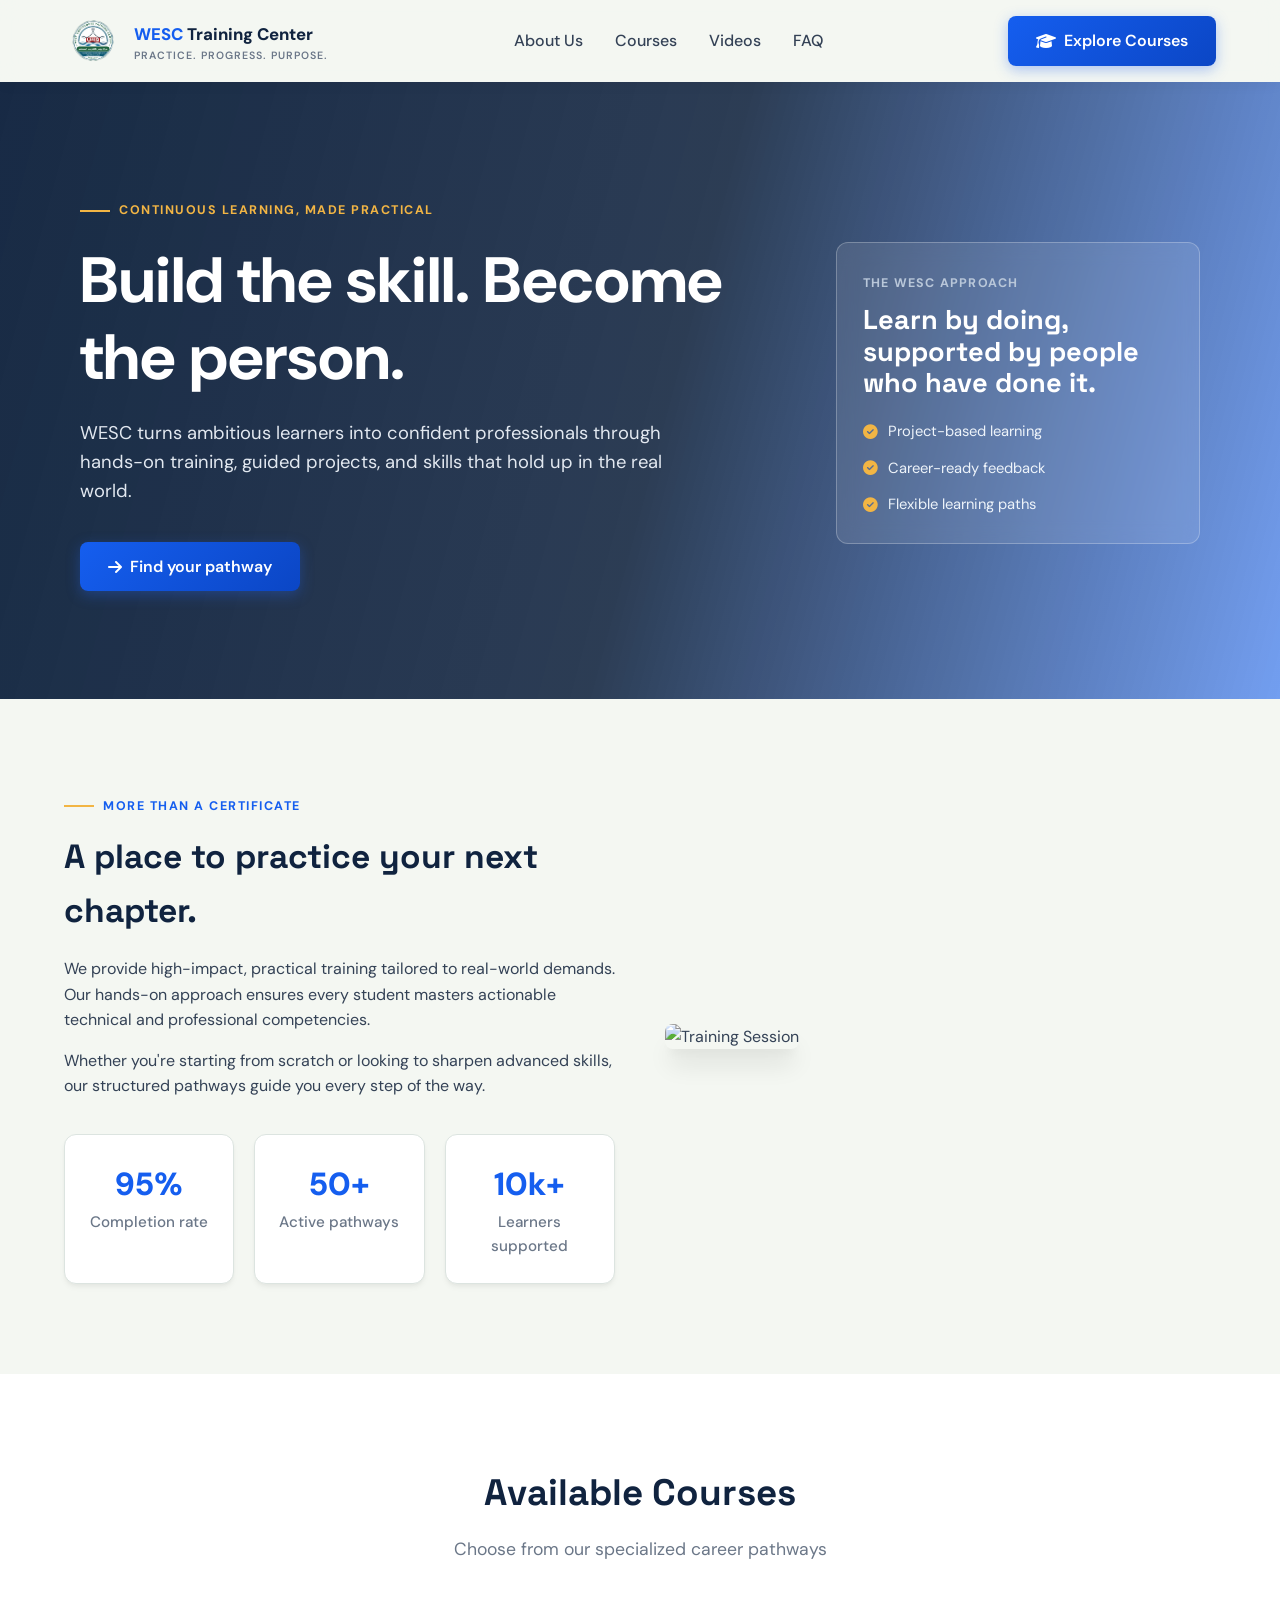
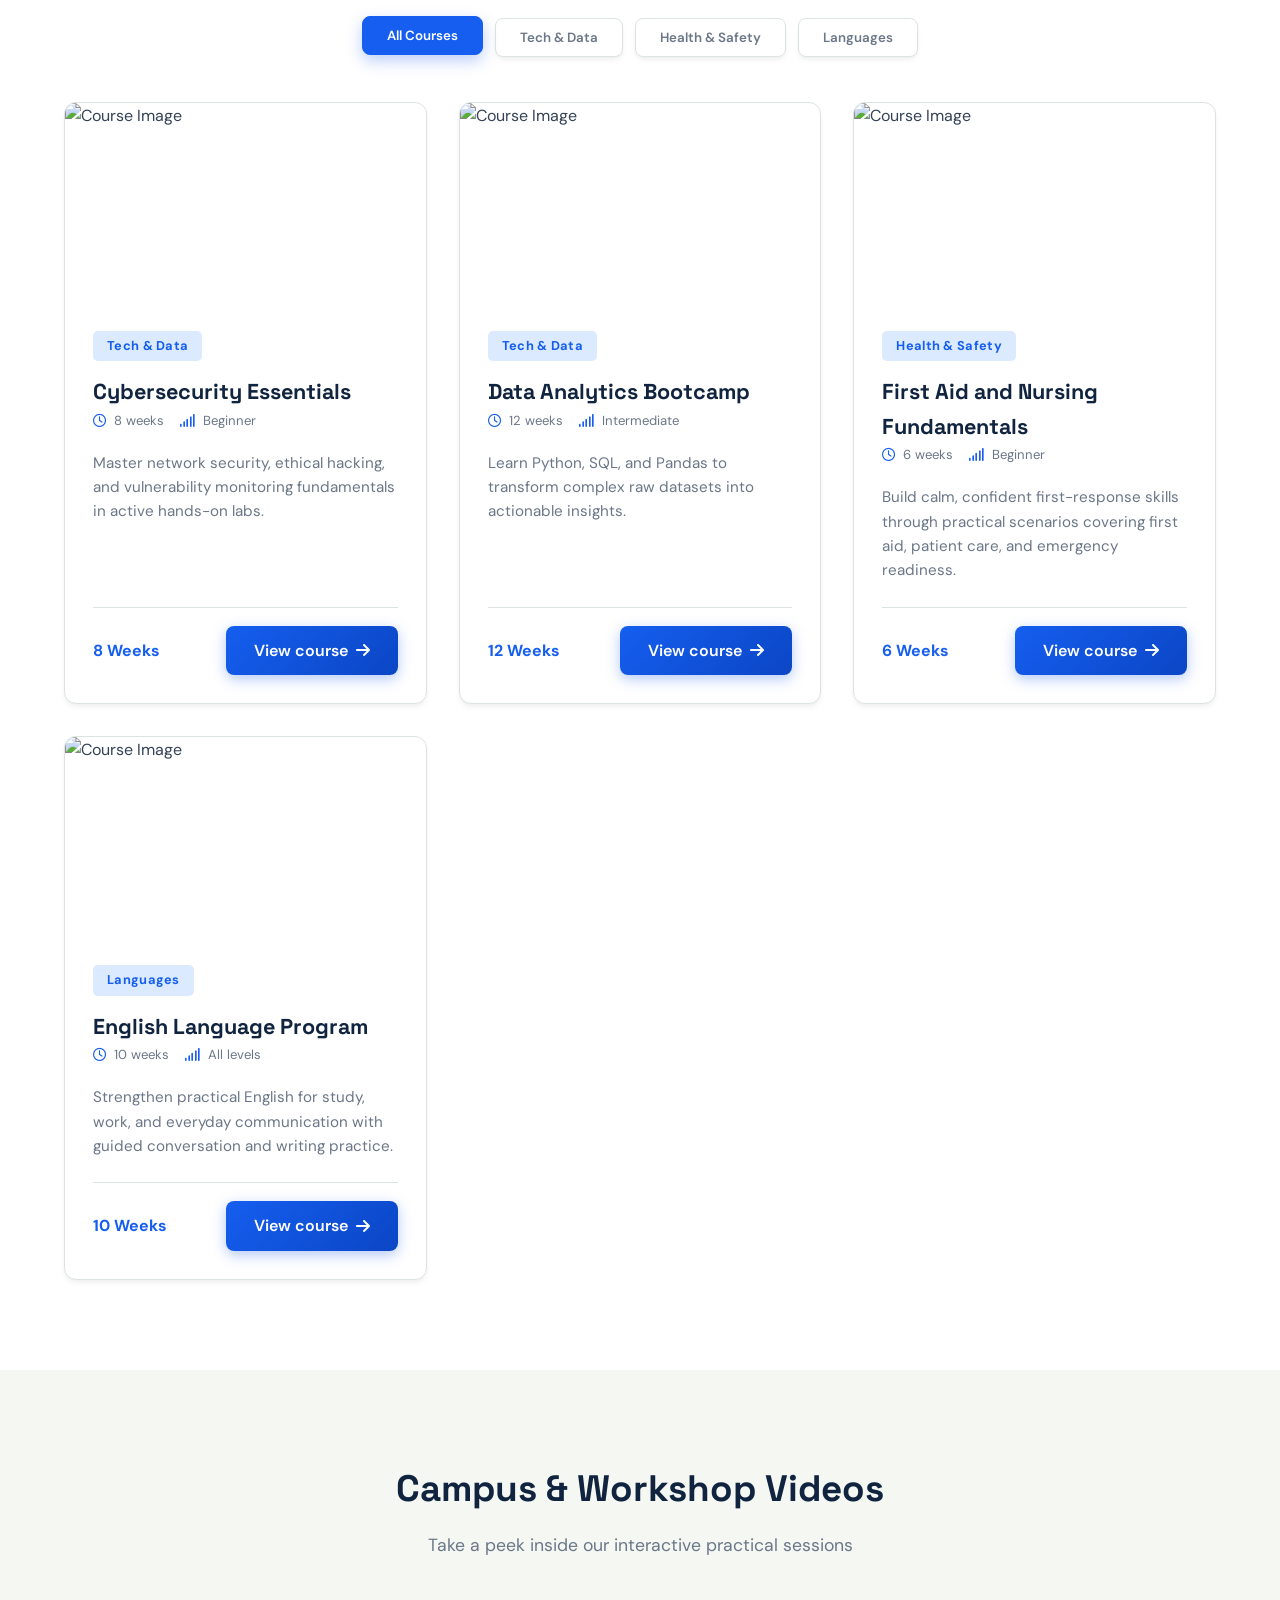
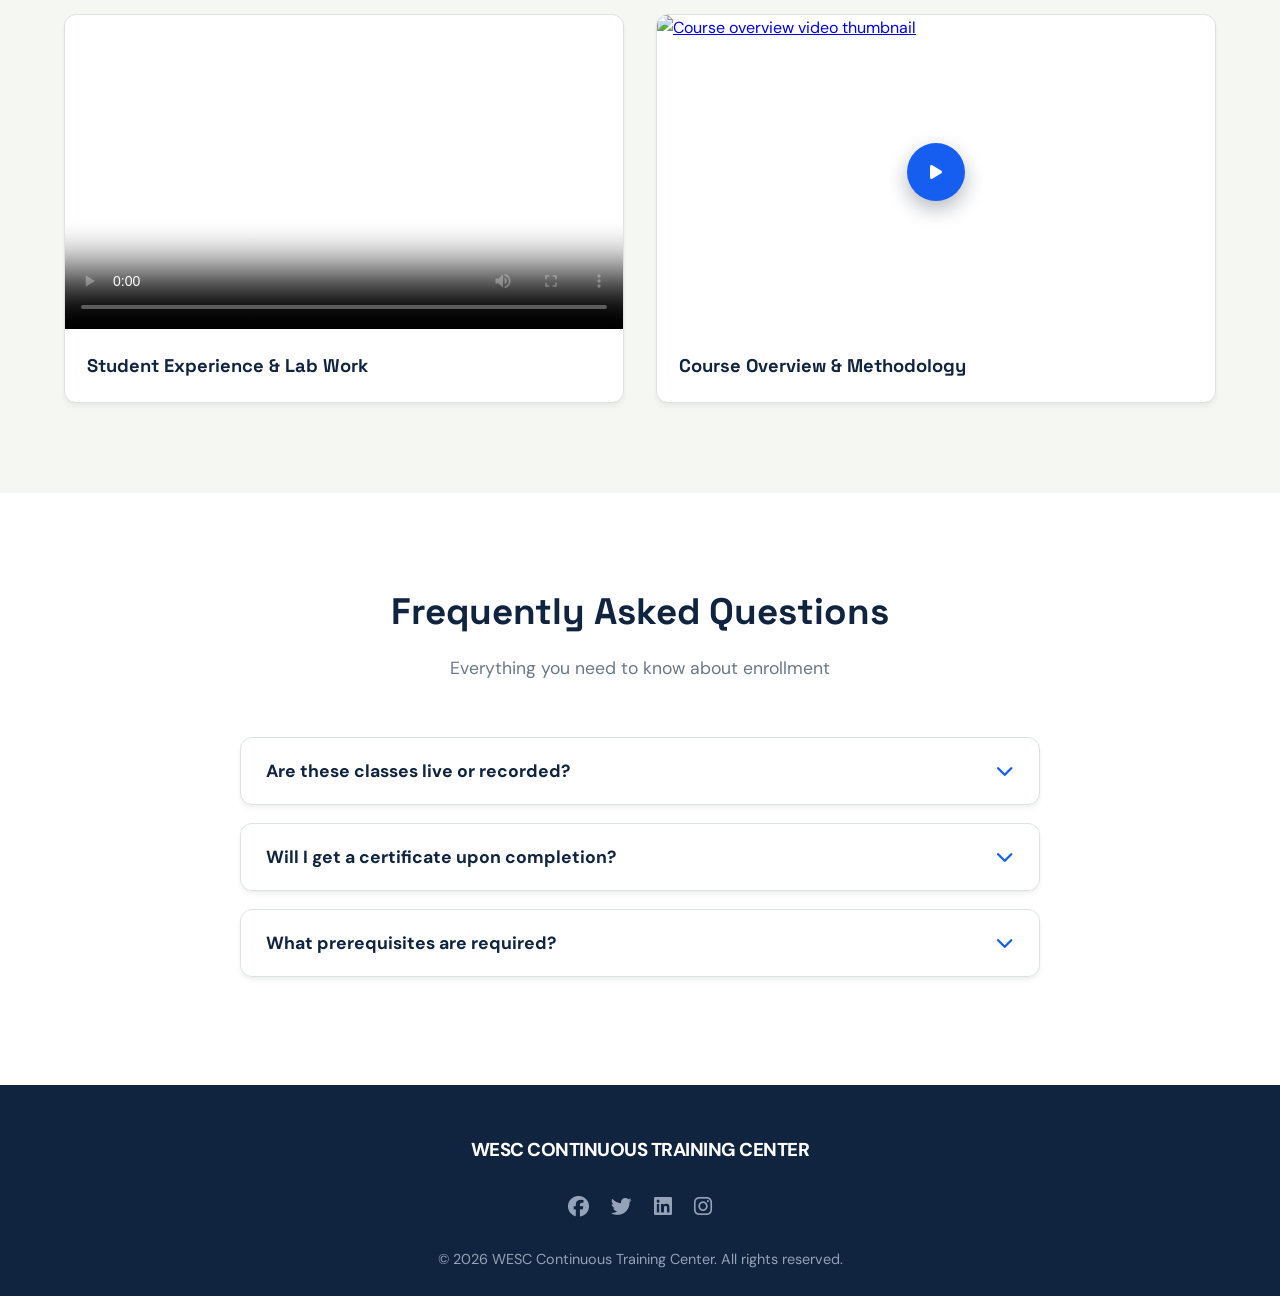
==== commit 3e69267d: "Updated website content" ====
--- a/index.html
+++ b/index.html
@@ -8,9 +8,6 @@
   <link rel="preconnect" href="https://fonts.googleapis.com">
   <link rel="preconnect" href="https://fonts.gstatic.com" crossorigin>
   <link href="https://fonts.googleapis.com/css2?family=DM+Sans:wght@400;500;600;700&family=Space+Grotesk:wght@500;600;700&display=swap" rel="stylesheet">
-
-  <!-- Supabase CDN -->
-  <script src="https://cdn.jsdelivr.net/npm/@supabase/supabase-js@2"></script>
 
   <!-- FontAwesome Icons CDN -->
   <link rel="stylesheet" href="https://cdnjs.cloudflare.com/ajax/libs/font-awesome/6.4.0/css/all.min.css">
@@ -263,12 +260,7 @@
 
   <!-- INTERACTIVE JAVASCRIPT -->
   <script>
-    // 1. Supabase Initialization (Keep your exact keys)
-    const SUPABASE_URL = 'https://jopkvmozlubszpddkobj.supabase.co';
-    const SUPABASE_ANON_KEY = 'eyJhbGciOiJIUzI1NiIsInR5cCI6IkpXVCJ9.eyJpc3MiOiJzdXBhYmFzZSIsInJlZiI6ImpvcGt2bW96bHVic3pwZGRrb2JqIiwicm9sZSI6ImFub24iLCJpYXQiOjE3ODc3OTU2MzIsImV4cCI6MjEwMzM3MTYzMn0.mzDjqkTRzDS0jwT5v-IR6Okt4PsHc33Ua4xu-grgTVU';
-    const supabaseClient = supabase.createClient(SUPABASE_URL, SUPABASE_ANON_KEY);
-
-    // 2. Scroll Reveal Animations (Intersection Observer)
+    // Scroll Reveal Animations (Intersection Observer)
     const observerOptions = { threshold: 0.15 };
     const observer = new IntersectionObserver((entries) => {
       entries.forEach(entry => {
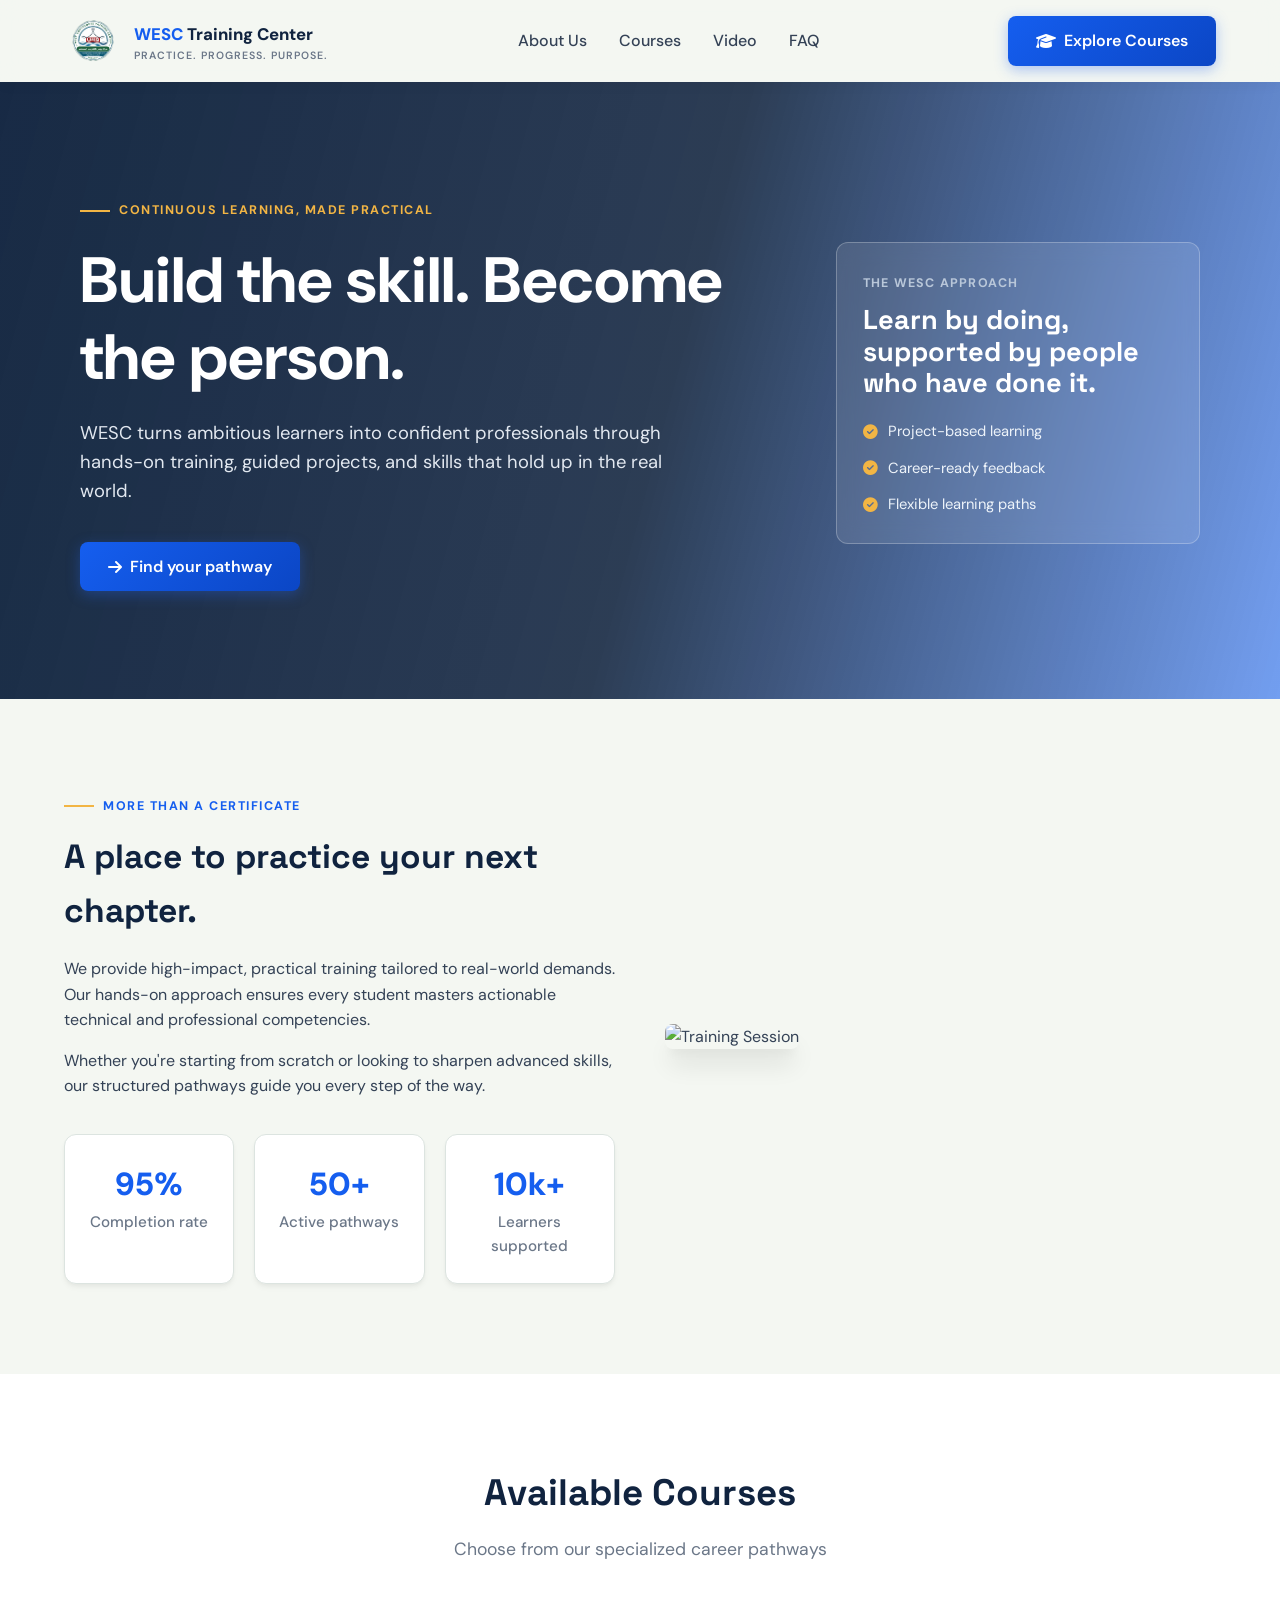
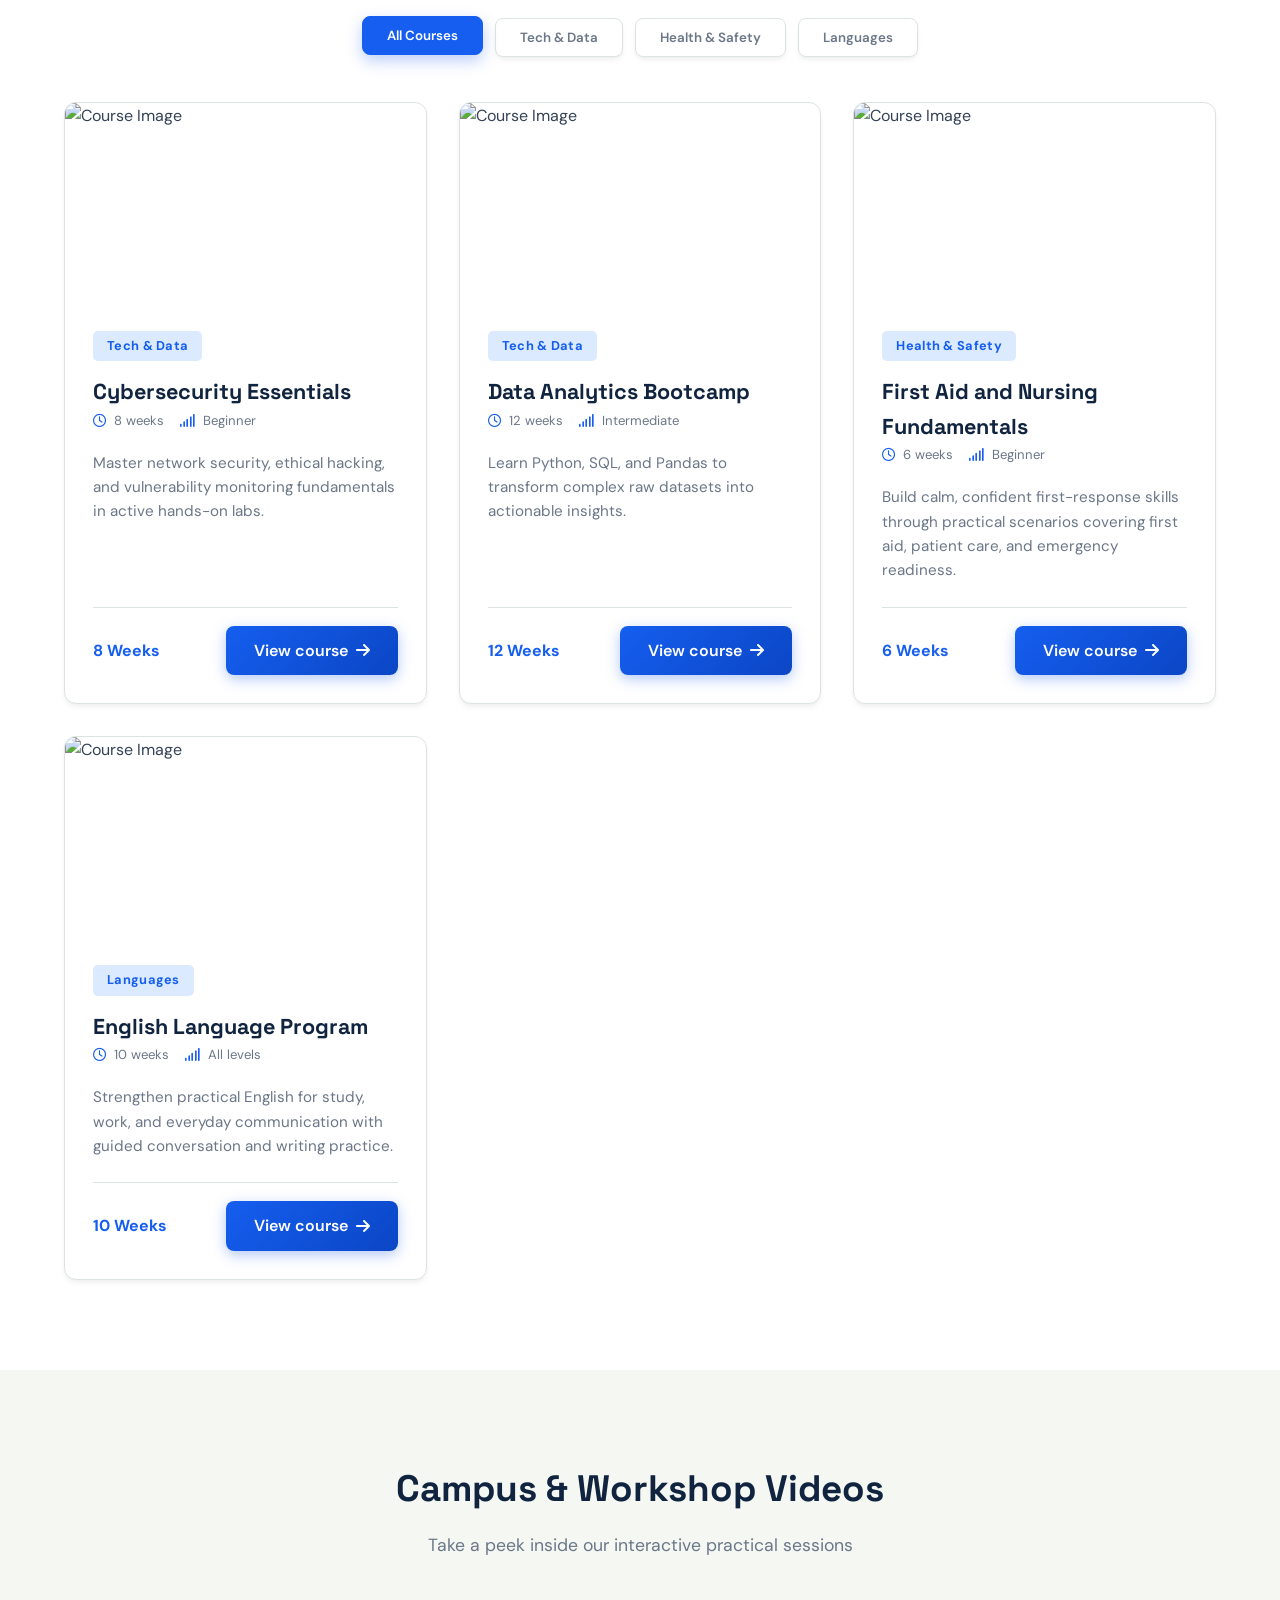
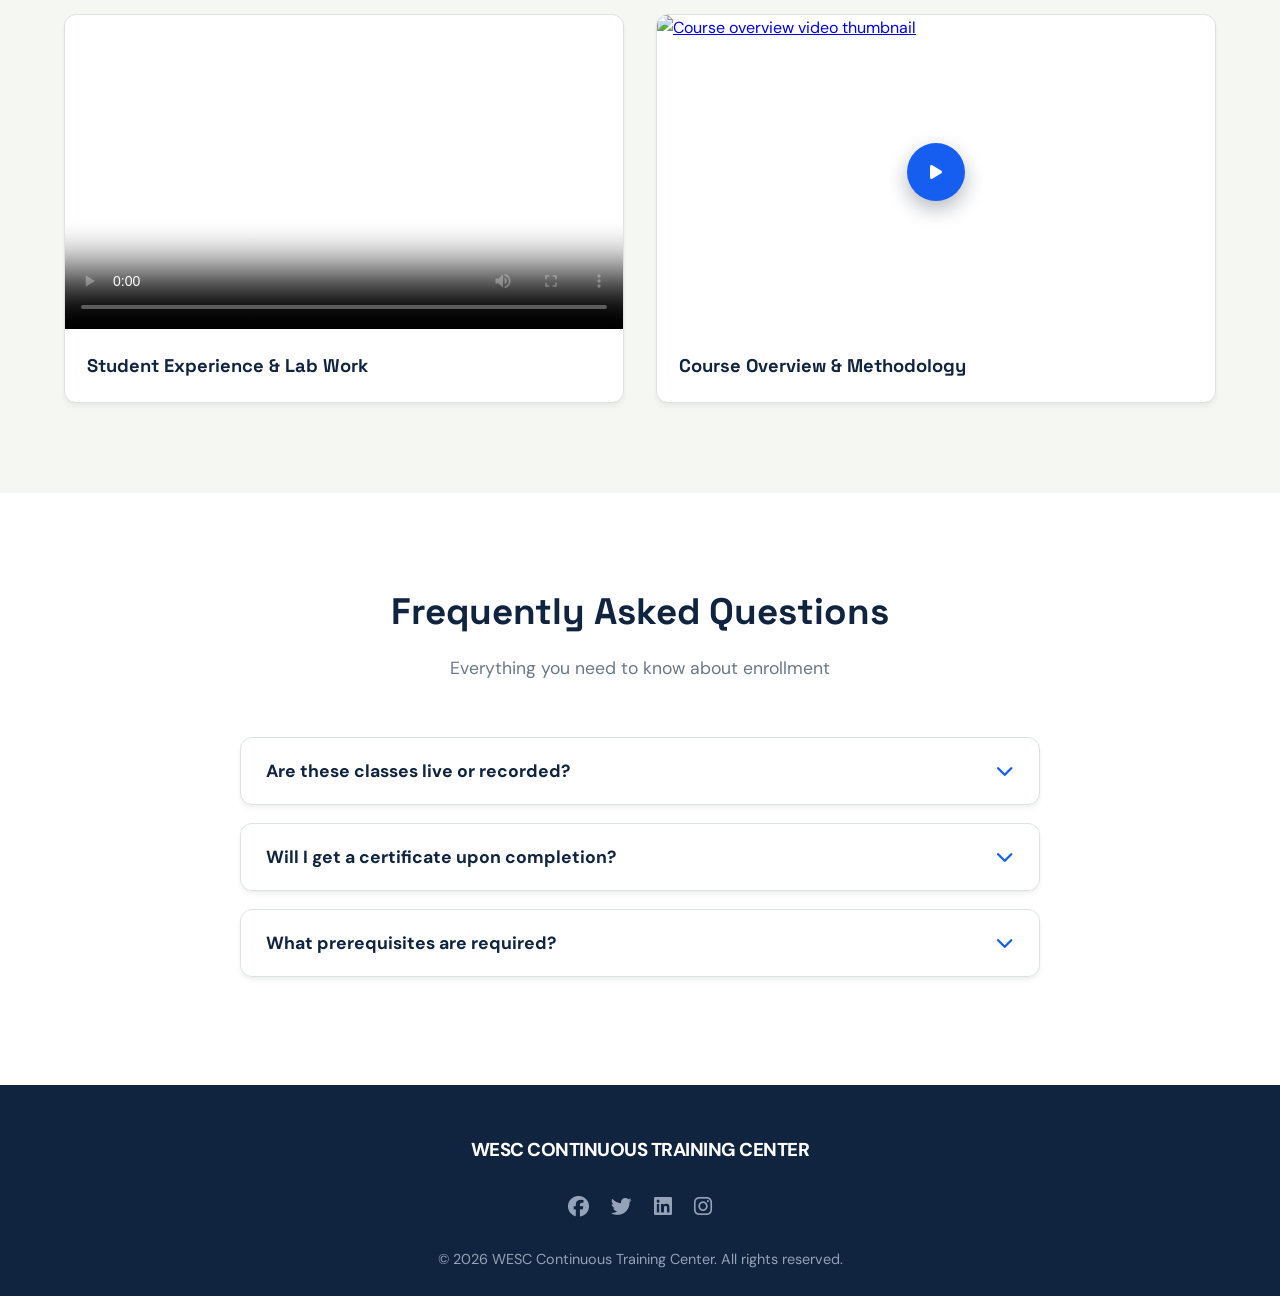
==== commit abcd8dac: "love" ====
--- a/index.html
+++ b/index.html
@@ -28,7 +28,7 @@
         <ul class="nav-links">
           <li><a href="#about">About Us</a></li>
           <li><a href="#courses">Courses</a></li>
-          <li><a href="#videos">Videos</a></li>
+          <li><a href="#videos">Video</a></li>
           <li><a href="#faq">FAQ</a></li>
         </ul>
         <a href="#courses" class="btn"><i class="fas fa-graduation-cap"></i> Explore Courses</a>
